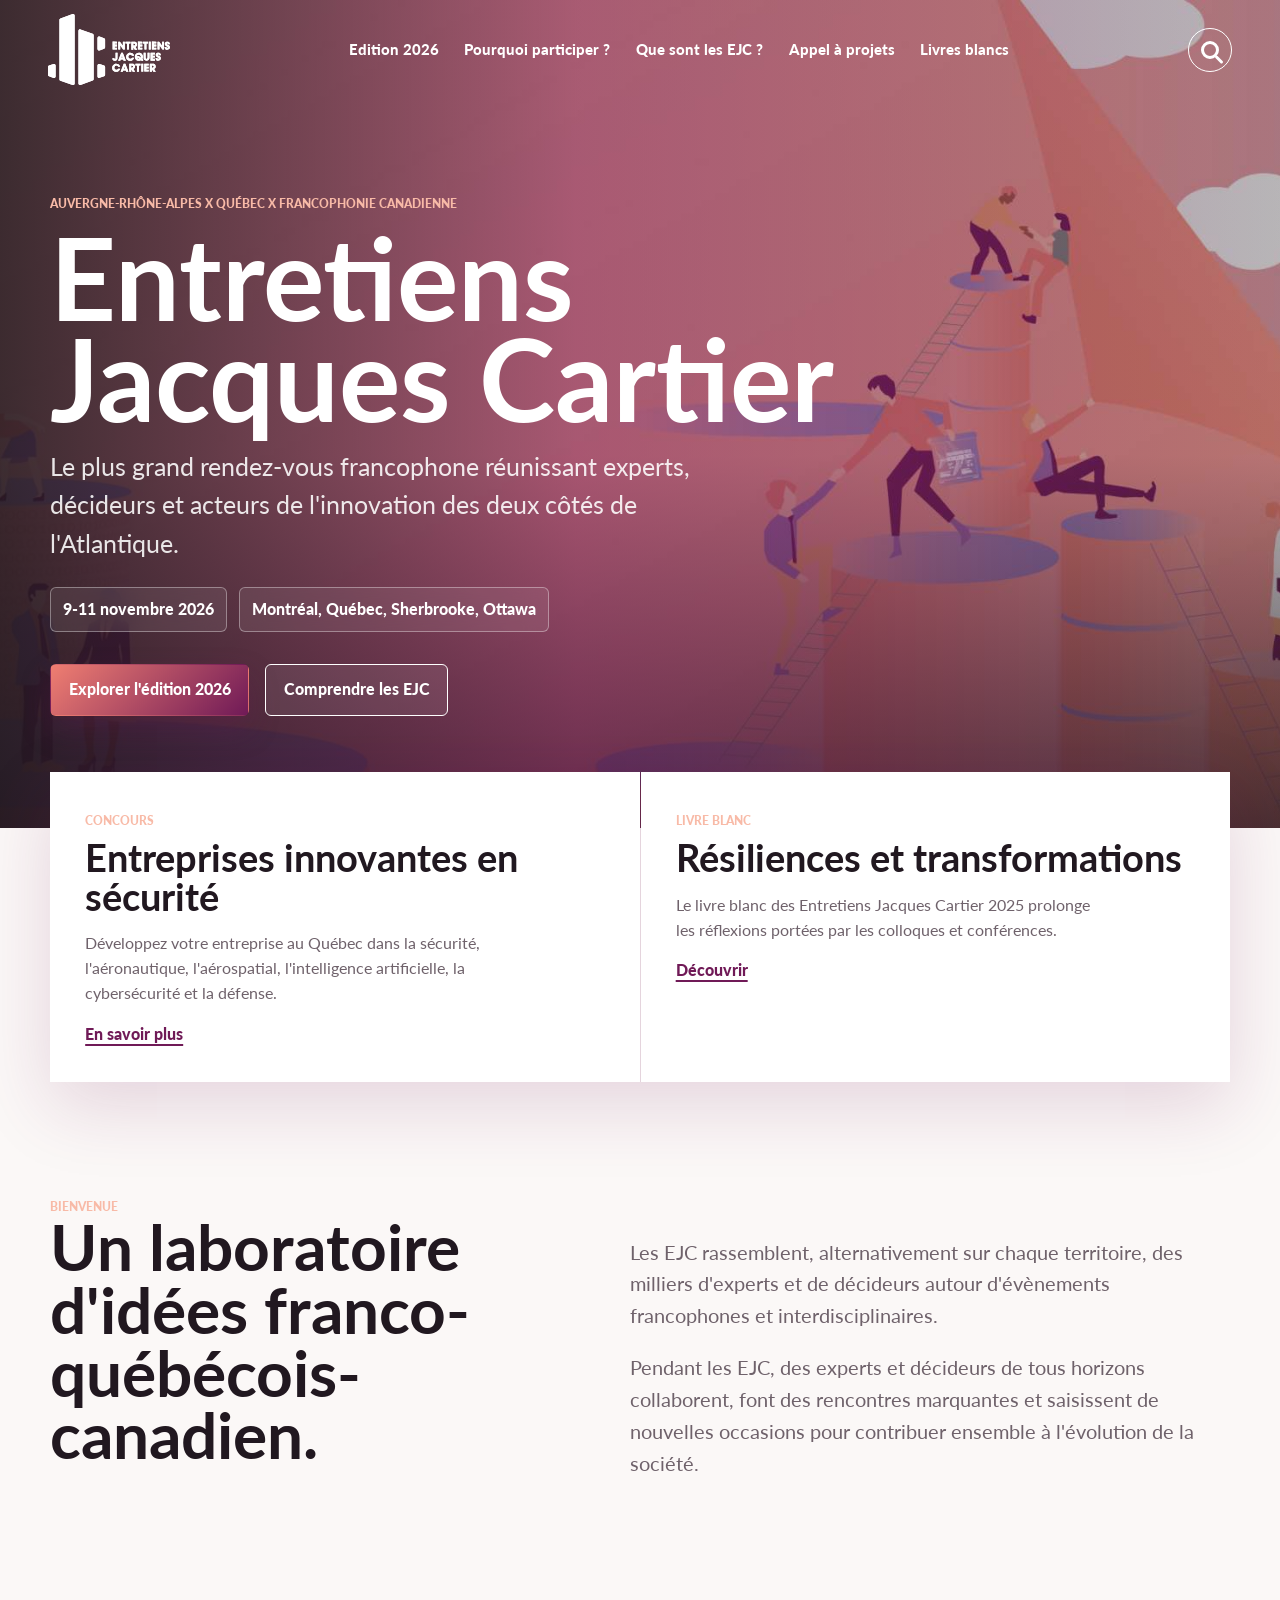
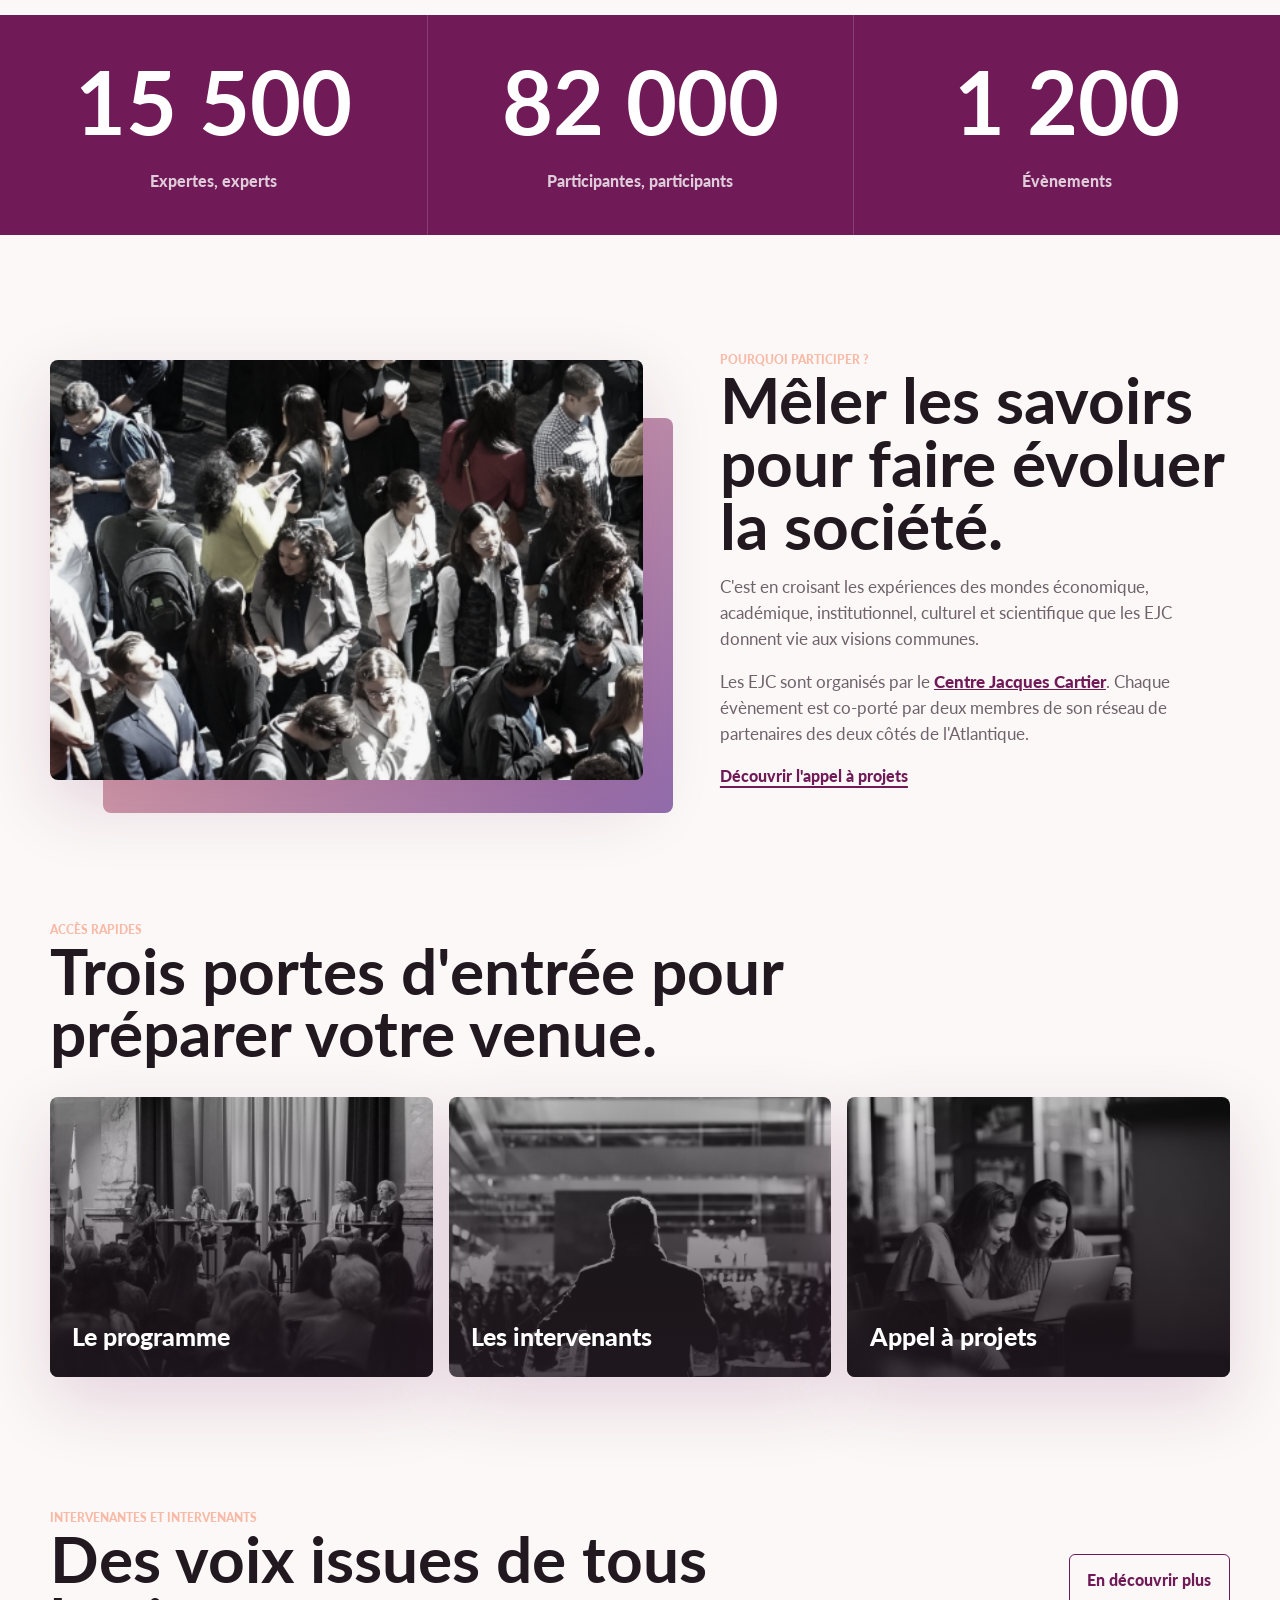
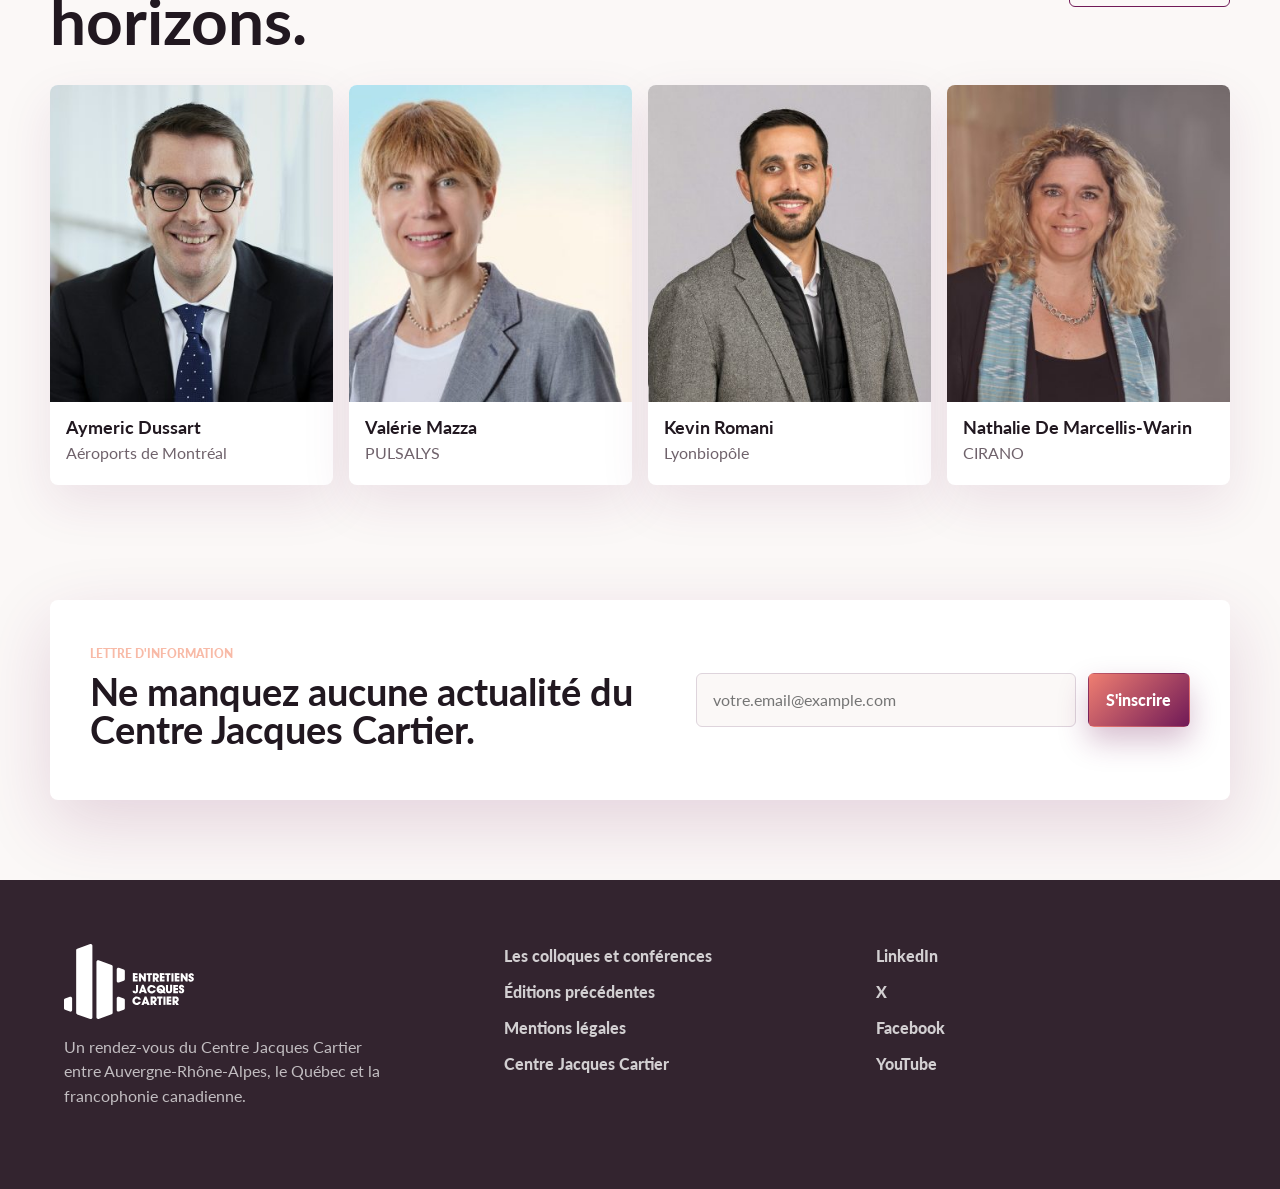
==== attemp1/index.html @ 07094a53 "init" ====
<!doctype html>
<html lang="fr">
  <head>
    <meta charset="utf-8">
    <meta name="viewport" content="width=device-width, initial-scale=1">
    <meta
      name="description"
      content="Les Entretiens Jacques Cartier, rendez-vous francophone entre Auvergne-Rhône-Alpes, le Québec et la francophonie canadienne."
    >
    <title>Entretiens Jacques Cartier | Édition 2026</title>
    <link rel="preconnect" href="https://fonts.googleapis.com">
    <link rel="preconnect" href="https://fonts.gstatic.com" crossorigin>
    <link href="https://fonts.googleapis.com/css2?family=Lato:ital,wght@0,400;0,700;0,900;1,700&display=swap" rel="stylesheet">
    <link rel="stylesheet" href="./styles.css">
  </head>
  <body id="top">
    <a class="skip-link" href="#main">Aller au contenu</a>

    <header class="site-header" data-header>
      <a class="brand" href="#top" aria-label="Accueil Entretiens Jacques Cartier">
        <img src="./assets/images/logo-ejc.svg" alt="Entretiens Jacques Cartier">
      </a>

      <nav class="main-nav" id="site-navigation" aria-label="Navigation principale" data-nav>
        <a href="./le-programme/" data-unimplemented>Edition 2026</a>
        <a href="#participer">Pourquoi participer ?</a>
        <a href="./que-sont-les-entretiens-jacques-cartier/" data-unimplemented>Que sont les EJC ?</a>
        <a href="./appel-a-projets-entretiens-jacques-cartier/" data-unimplemented>Appel à projets</a>
        <a href="./livres-blancs/" data-unimplemented>Livres blancs</a>
      </nav>

      <div class="header-actions">
        <button class="icon-button" type="button" aria-label="Rechercher" title="Rechercher" data-search-open>
          <span class="search-icon" aria-hidden="true"></span>
        </button>
        <button class="menu-button" type="button" aria-expanded="false" aria-controls="site-navigation" data-menu-toggle>
          <span></span>
          <span></span>
          <span></span>
          <span class="sr-only">Menu</span>
        </button>
      </div>
    </header>

    <main id="main">
      <section class="hero" aria-labelledby="hero-title">
        <img class="hero-image" src="./assets/images/hero-ejc-2026.jpg" alt="Vue graphique de l'édition 2026 des Entretiens Jacques Cartier">
        <div class="hero-overlay"></div>
        <div class="hero-content">
          <p class="eyebrow">Auvergne-Rhône-Alpes x Québec x francophonie canadienne</p>
          <h1 id="hero-title">Entretiens Jacques Cartier</h1>
          <p class="hero-copy">
            Le plus grand rendez-vous francophone réunissant experts, décideurs et acteurs de l'innovation des deux côtés de l'Atlantique.
          </p>
          <div class="hero-meta" aria-label="Informations de l'édition 2026">
            <span>9-11 novembre 2026</span>
            <span>Montréal, Québec, Sherbrooke, Ottawa</span>
          </div>
          <div class="hero-actions">
            <a class="button primary" href="./le-programme/" data-unimplemented>Explorer l'édition 2026</a>
            <a class="button secondary" href="#mission">Comprendre les EJC</a>
          </div>
        </div>
      </section>

      <section class="announcement" aria-label="Actualités principales">
        <article>
          <span class="tag">Concours</span>
          <h2>Entreprises innovantes en sécurité</h2>
          <p>Développez votre entreprise au Québec dans la sécurité, l'aéronautique, l'aérospatial, l'intelligence artificielle, la cybersécurité et la défense.</p>
          <a href="./concours-entreprises-innovantes-en-securite/" data-unimplemented>En savoir plus</a>
        </article>
        <article>
          <span class="tag">Livre blanc</span>
          <h2>Résiliences et transformations</h2>
          <p>Le livre blanc des Entretiens Jacques Cartier 2025 prolonge les réflexions portées par les colloques et conférences.</p>
          <a href="./livres-blancs/" data-unimplemented>Découvrir</a>
        </article>
      </section>

      <section class="intro section" id="mission">
        <div class="section-kicker">Bienvenue</div>
        <div class="intro-grid">
          <div>
            <h2>Un laboratoire d'idées franco-québécois-canadien.</h2>
          </div>
          <div class="intro-copy">
            <p>
              Les EJC rassemblent, alternativement sur chaque territoire, des milliers d'experts et de décideurs autour d'évènements francophones et interdisciplinaires.
            </p>
            <p>
              Pendant les EJC, des experts et décideurs de tous horizons collaborent, font des rencontres marquantes et saisissent de nouvelles occasions pour contribuer ensemble à l'évolution de la société.
            </p>
          </div>
        </div>
      </section>

      <section class="stats" aria-label="Les Entretiens Jacques Cartier en quelques chiffres">
        <div class="stat">
          <strong data-count="15500">0</strong>
          <span>Expertes, experts</span>
        </div>
        <div class="stat">
          <strong data-count="82000">0</strong>
          <span>Participantes, participants</span>
        </div>
        <div class="stat">
          <strong data-count="1200">0</strong>
          <span>Évènements</span>
        </div>
      </section>

      <section class="section split" id="participer">
        <div class="split-media">
          <img src="./assets/images/event-collaboration.png" alt="Participants échangeant lors d'un évènement des Entretiens Jacques Cartier">
        </div>
        <div class="split-copy">
          <div class="section-kicker">Pourquoi participer ?</div>
          <h2>Mêler les savoirs pour faire évoluer la société.</h2>
          <p>
            C'est en croisant les expériences des mondes économique, académique, institutionnel, culturel et scientifique que les EJC donnent vie aux visions communes.
          </p>
          <p>
            Les EJC sont organisés par le <a href="https://centrejacquescartier.com/">Centre Jacques Cartier</a>. Chaque évènement est co-porté par deux membres de son réseau de partenaires des deux côtés de l'Atlantique.
          </p>
          <a class="text-link" href="./deposer-un-projet/" data-unimplemented>Découvrir l'appel à projets</a>
        </div>
      </section>

      <section class="section pathways" aria-labelledby="pathways-title">
        <div class="section-heading">
          <div>
            <div class="section-kicker">Accès rapides</div>
            <h2 id="pathways-title">Trois portes d'entrée pour préparer votre venue.</h2>
          </div>
        </div>
        <div class="pathway-grid">
          <a class="pathway-card" href="./le-programme/" data-unimplemented>
            <img src="./assets/images/programme.png" alt="">
            <span>Le programme</span>
          </a>
          <a class="pathway-card" href="./les-intervenants/" data-unimplemented>
            <img src="./assets/images/intervenants.png" alt="">
            <span>Les intervenants</span>
          </a>
          <a class="pathway-card" href="./deposer-un-projet/" data-unimplemented>
            <img src="./assets/images/plateforme.png" alt="">
            <span>Appel à projets</span>
          </a>
        </div>
      </section>

      <section class="section speakers" aria-labelledby="speakers-title">
        <div class="section-heading">
          <div>
            <div class="section-kicker">Intervenantes et intervenants</div>
            <h2 id="speakers-title">Des voix issues de tous horizons.</h2>
          </div>
          <a class="button ghost" href="./les-intervenants/" data-unimplemented>En découvrir plus</a>
        </div>
        <div class="speaker-grid">
          <article class="speaker-card">
            <img src="./assets/images/speaker-aymeric-dussart.jpg" alt="Aymeric Dussart">
            <h3>Aymeric Dussart</h3>
            <p>Aéroports de Montréal</p>
          </article>
          <article class="speaker-card">
            <img src="./assets/images/speaker-valerie-mazza.jpg" alt="Valérie Mazza">
            <h3>Valérie Mazza</h3>
            <p>PULSALYS</p>
          </article>
          <article class="speaker-card">
            <img src="./assets/images/speaker-kevin-romani.jpg" alt="Kevin Romani">
            <h3>Kevin Romani</h3>
            <p>Lyonbiopôle</p>
          </article>
          <article class="speaker-card">
            <img src="./assets/images/speaker-nathalie.jpg" alt="Nathalie De Marcellis-Warin">
            <h3>Nathalie De Marcellis-Warin</h3>
            <p>CIRANO</p>
          </article>
        </div>
      </section>

      <section class="newsletter" aria-labelledby="newsletter-title">
        <div>
          <span class="tag">Lettre d'information</span>
          <h2 id="newsletter-title">Ne manquez aucune actualité du Centre Jacques Cartier.</h2>
        </div>
        <form class="newsletter-form" data-newsletter-form>
          <label class="sr-only" for="email">Email</label>
          <input id="email" name="email" type="email" placeholder="votre.email@example.com" required>
          <button class="button primary" type="submit">S'inscrire</button>
        </form>
      </section>
    </main>

    <footer class="site-footer">
      <div>
        <img src="./assets/images/logo-ejc-white.svg" alt="Entretiens Jacques Cartier">
        <p>Un rendez-vous du Centre Jacques Cartier entre Auvergne-Rhône-Alpes, le Québec et la francophonie canadienne.</p>
      </div>
      <nav aria-label="Navigation de pied de page">
        <a href="./le-programme/" data-unimplemented>Les colloques et conférences</a>
        <a href="./editions-precedentes/" data-unimplemented>Éditions précédentes</a>
        <a href="./mentions-legales/" data-unimplemented>Mentions légales</a>
        <a href="https://centrejacquescartier.com/">Centre Jacques Cartier</a>
      </nav>
      <div class="social-links" aria-label="Réseaux sociaux">
        <a href="https://www.linkedin.com/company/centre-jacques-cartier?trk=ppro_cprof">LinkedIn</a>
        <a href="https://twitter.com/centre_jcartier?lang=fr">X</a>
        <a href="https://www.facebook.com/CJCLyon/?fref=ts">Facebook</a>
        <a href="https://www.youtube.com/channel/UCpMqn8-kK1_osS7S7Gk5XQw">YouTube</a>
      </div>
    </footer>

    <dialog class="search-dialog" data-search-dialog>
      <form method="dialog" class="search-box" data-search-form>
        <button class="dialog-close" type="button" aria-label="Fermer la recherche" data-search-close>×</button>
        <label for="site-search">Rechercher</label>
        <div class="search-row">
          <input id="site-search" name="search" type="search" placeholder="Programme, intervenant, livre blanc...">
          <button class="button primary" type="submit">Rechercher</button>
        </div>
      </form>
    </dialog>

    <div class="toast" role="status" aria-live="polite" data-toast></div>
    <script src="./script.js"></script>
  </body>
</html>
---- attemp1/styles.css ----
:root {
  --rose-orange: #ef7e71;
  --rose: #f0878c;
  --rose-soft: #f8baa7;
  --violet: #926dad;
  --violet-deep: #701a57;
  --sage: #7f877f;
  --paper: #fbf8f7;
  --mist: #f3f0f0;
  --ink: #211820;
  --muted: #6f626b;
  --white: #ffffff;
  --shadow: 0 24px 70px rgba(112, 26, 87, 0.16);
  --max: 1180px;
}

* {
  box-sizing: border-box;
}

html {
  scroll-behavior: smooth;
}

body {
  margin: 0;
  background: var(--paper);
  color: var(--ink);
  font-family: "Lato", Arial, sans-serif;
  line-height: 1.55;
}

body.nav-open {
  overflow: hidden;
}

img {
  display: block;
  max-width: 100%;
}

a {
  color: inherit;
}

button,
input {
  font: inherit;
}

.skip-link,
.sr-only {
  position: absolute;
  width: 1px;
  height: 1px;
  overflow: hidden;
  clip: rect(0, 0, 0, 0);
  white-space: nowrap;
}

.skip-link:focus {
  left: 1rem;
  top: 1rem;
  z-index: 1000;
  width: auto;
  height: auto;
  clip: auto;
  padding: 0.75rem 1rem;
  background: var(--white);
  border-radius: 6px;
}

.site-header {
  position: fixed;
  inset: 0 0 auto;
  z-index: 20;
  display: flex;
  align-items: center;
  gap: 1.25rem;
  min-height: 82px;
  padding: 0.9rem clamp(1rem, 4vw, 3rem);
  color: var(--white);
  transition: background 180ms ease, box-shadow 180ms ease, color 180ms ease;
}

.site-header.is-scrolled,
.site-header.nav-active {
  background: rgba(255, 255, 255, 0.94);
  color: var(--ink);
  box-shadow: 0 12px 30px rgba(112, 26, 87, 0.1);
  backdrop-filter: blur(18px);
}

.brand {
  display: inline-flex;
  align-items: center;
  flex: 0 0 auto;
  width: 122px;
}

.brand img {
  width: 122px;
  height: auto;
  filter: brightness(0) invert(1);
}

.site-header.is-scrolled .brand img,
.site-header.nav-active .brand img {
  filter: none;
}

.main-nav {
  display: flex;
  align-items: center;
  justify-content: center;
  gap: clamp(1rem, 2vw, 1.8rem);
  flex: 1;
}

.main-nav a {
  position: relative;
  text-decoration: none;
  font-size: 0.95rem;
  font-weight: 900;
}

.main-nav a::after {
  content: "";
  position: absolute;
  left: 0;
  right: 0;
  bottom: -0.45rem;
  height: 2px;
  background: currentColor;
  transform: scaleX(0);
  transform-origin: left;
  transition: transform 180ms ease;
}

.main-nav a:hover::after,
.main-nav a:focus-visible::after {
  transform: scaleX(1);
}

.header-actions {
  display: flex;
  align-items: center;
  gap: 0.6rem;
}

.icon-button,
.menu-button {
  display: grid;
  place-items: center;
  width: 44px;
  height: 44px;
  border: 1px solid currentColor;
  border-radius: 999px;
  background: transparent;
  color: inherit;
  cursor: pointer;
}

.search-icon {
  position: relative;
  width: 18px;
  height: 18px;
  border: 3px solid currentColor;
  border-radius: 999px;
}

.search-icon::after {
  content: "";
  position: absolute;
  width: 10px;
  height: 3px;
  right: -8px;
  bottom: -5px;
  background: currentColor;
  transform: rotate(45deg);
  border-radius: 999px;
}

.menu-button {
  display: none;
  gap: 4px;
}

.menu-button span:not(.sr-only) {
  width: 18px;
  height: 2px;
  background: currentColor;
  border-radius: 999px;
}

.hero {
  position: relative;
  min-height: 92vh;
  display: grid;
  align-items: end;
  overflow: hidden;
  color: var(--white);
}

.hero-image,
.hero-overlay {
  position: absolute;
  inset: 0;
  width: 100%;
  height: 100%;
}

.hero-image {
  object-fit: cover;
}

.hero-overlay {
  background:
    linear-gradient(90deg, rgba(33, 24, 32, 0.86), rgba(112, 26, 87, 0.5) 45%, rgba(33, 24, 32, 0.22)),
    linear-gradient(0deg, rgba(33, 24, 32, 0.75), rgba(33, 24, 32, 0.08) 45%);
}

.hero-content {
  position: relative;
  z-index: 1;
  width: min(var(--max), calc(100% - 2rem));
  margin: 0 auto;
  padding: 9rem 0 7rem;
}

.eyebrow,
.section-kicker,
.tag {
  color: var(--rose-soft);
  font-size: 0.78rem;
  font-weight: 900;
  letter-spacing: 0;
  text-transform: uppercase;
}

.hero h1 {
  max-width: 850px;
  margin: 0.4rem 0 1.2rem;
  font-size: clamp(3.25rem, 9vw, 8.6rem);
  line-height: 0.88;
  letter-spacing: 0;
}

.hero-copy {
  max-width: 650px;
  margin: 0 0 1.5rem;
  font-size: clamp(1.15rem, 2vw, 1.55rem);
  color: rgba(255, 255, 255, 0.88);
}

.hero-meta {
  display: flex;
  flex-wrap: wrap;
  gap: 0.75rem;
  margin-bottom: 2rem;
}

.hero-meta span {
  padding: 0.55rem 0.75rem;
  border: 1px solid rgba(255, 255, 255, 0.36);
  border-radius: 6px;
  background: rgba(255, 255, 255, 0.08);
  backdrop-filter: blur(12px);
  font-weight: 900;
}

.hero-actions,
.section-heading,
.newsletter {
  display: flex;
  align-items: center;
  gap: 1rem;
  flex-wrap: wrap;
}

.button {
  display: inline-flex;
  align-items: center;
  justify-content: center;
  min-height: 48px;
  padding: 0.8rem 1.1rem;
  border: 1px solid transparent;
  border-radius: 6px;
  text-decoration: none;
  font-weight: 900;
  cursor: pointer;
}

.button.primary {
  background: linear-gradient(135deg, var(--rose-orange), var(--violet-deep));
  color: var(--white);
  box-shadow: 0 14px 30px rgba(112, 26, 87, 0.28);
}

.button.secondary,
.button.ghost {
  border-color: currentColor;
  color: currentColor;
  background: rgba(255, 255, 255, 0.08);
}

.button.ghost {
  color: var(--violet-deep);
  background: transparent;
}

.announcement {
  position: relative;
  z-index: 2;
  display: grid;
  grid-template-columns: repeat(2, minmax(0, 1fr));
  gap: 1px;
  width: min(var(--max), calc(100% - 2rem));
  margin: -3.5rem auto 0;
  background: rgba(112, 26, 87, 0.16);
  box-shadow: var(--shadow);
}

.announcement article {
  min-height: 230px;
  padding: clamp(1.25rem, 3vw, 2.2rem);
  background: var(--white);
}

.announcement h2,
.newsletter h2 {
  margin: 0.4rem 0 0.7rem;
  font-size: clamp(1.6rem, 3vw, 2.6rem);
  line-height: 1;
}

.announcement p {
  color: var(--muted);
  max-width: 48ch;
}

.announcement a,
.text-link {
  color: var(--violet-deep);
  font-weight: 900;
  text-decoration-thickness: 2px;
  text-underline-offset: 0.24em;
}

.section {
  width: min(var(--max), calc(100% - 2rem));
  margin: 0 auto;
  padding: clamp(4.5rem, 9vw, 7.5rem) 0;
}

.intro-grid {
  display: grid;
  grid-template-columns: 0.9fr 1.1fr;
  gap: clamp(2rem, 7vw, 6rem);
  align-items: start;
}

.intro h2,
.split h2,
.section-heading h2 {
  margin: 0;
  font-size: clamp(2.2rem, 5vw, 5rem);
  line-height: 0.98;
  letter-spacing: 0;
}

.intro-copy {
  font-size: clamp(1.05rem, 1.6vw, 1.3rem);
  color: var(--muted);
}

.stats {
  display: grid;
  grid-template-columns: repeat(3, 1fr);
  background: var(--violet-deep);
  color: var(--white);
}

.stat {
  display: grid;
  gap: 0.3rem;
  min-height: 220px;
  place-items: center;
  padding: 2rem;
  text-align: center;
}

.stat + .stat {
  border-left: 1px solid rgba(255, 255, 255, 0.16);
}

.stat strong {
  font-size: clamp(2.8rem, 7vw, 5.5rem);
  line-height: 1;
}

.stat span {
  color: rgba(255, 255, 255, 0.78);
  font-weight: 900;
}

.split {
  display: grid;
  grid-template-columns: minmax(0, 1fr) minmax(320px, 0.86fr);
  gap: clamp(2rem, 6vw, 5rem);
  align-items: center;
}

.split-media {
  position: relative;
}

.split-media::before {
  content: "";
  position: absolute;
  inset: 14% -5% -8% 9%;
  background: linear-gradient(135deg, var(--rose-soft), var(--violet));
  border-radius: 8px;
  z-index: -1;
}

.split-media img {
  width: 100%;
  min-height: 420px;
  object-fit: cover;
  border-radius: 8px;
  box-shadow: var(--shadow);
}

.split-copy p {
  color: var(--muted);
  font-size: 1.05rem;
}

.split-copy a:not(.text-link) {
  color: var(--violet-deep);
  font-weight: 900;
}

.section-heading {
  justify-content: space-between;
  margin-bottom: 2rem;
}

.section-heading h2 {
  max-width: 760px;
}

.pathways {
  padding-top: 1rem;
}

.pathway-grid {
  display: grid;
  grid-template-columns: repeat(3, 1fr);
  gap: 1rem;
}

.pathway-card {
  position: relative;
  min-height: 280px;
  overflow: hidden;
  border-radius: 8px;
  color: var(--white);
  text-decoration: none;
  box-shadow: var(--shadow);
}

.pathway-card img {
  width: 100%;
  height: 100%;
  min-height: 280px;
  object-fit: cover;
  transition: transform 240ms ease;
}

.pathway-card::after {
  content: "";
  position: absolute;
  inset: 0;
  background: linear-gradient(0deg, rgba(33, 24, 32, 0.82), rgba(33, 24, 32, 0.08));
}

.pathway-card span {
  position: absolute;
  left: 1.4rem;
  right: 1.4rem;
  bottom: 1.3rem;
  z-index: 1;
  font-size: 1.55rem;
  font-weight: 900;
}

.pathway-card:hover img,
.pathway-card:focus-visible img {
  transform: scale(1.05);
}

.speakers {
  padding-top: 1rem;
}

.speaker-grid {
  display: grid;
  grid-template-columns: repeat(4, 1fr);
  gap: 1rem;
}

.speaker-card {
  min-width: 0;
  border-radius: 8px;
  overflow: hidden;
  background: var(--white);
  box-shadow: 0 18px 50px rgba(112, 26, 87, 0.1);
}

.speaker-card img {
  width: 100%;
  aspect-ratio: 1 / 1.12;
  object-fit: cover;
}

.speaker-card h3 {
  margin: 1rem 1rem 0.25rem;
  font-size: 1.1rem;
  line-height: 1.1;
}

.speaker-card p {
  margin: 0 1rem 1.2rem;
  color: var(--muted);
}

.newsletter {
  justify-content: space-between;
  width: min(var(--max), calc(100% - 2rem));
  margin: 0 auto 5rem;
  padding: clamp(1.4rem, 4vw, 2.5rem);
  background: var(--white);
  border-radius: 8px;
  box-shadow: var(--shadow);
}

.newsletter > div {
  max-width: 580px;
}

.newsletter-form {
  display: flex;
  gap: 0.75rem;
  flex: 1 1 380px;
  justify-content: flex-end;
}

.newsletter-form input,
.search-row input {
  width: min(100%, 380px);
  min-height: 48px;
  border: 1px solid #ded4dc;
  border-radius: 6px;
  padding: 0.85rem 1rem;
  color: var(--ink);
  background: var(--paper);
}

.site-footer {
  display: grid;
  grid-template-columns: 1.2fr 1fr 1fr;
  gap: 2rem;
  padding: clamp(2rem, 5vw, 4rem);
  background: #33242f;
  color: var(--white);
}

.site-footer img {
  width: 130px;
  margin-bottom: 1rem;
}

.site-footer p {
  max-width: 36ch;
  color: rgba(255, 255, 255, 0.7);
}

.site-footer nav,
.social-links {
  display: grid;
  align-content: start;
  gap: 0.7rem;
}

.site-footer a {
  color: rgba(255, 255, 255, 0.78);
  text-decoration: none;
  font-weight: 900;
}

.site-footer a:hover,
.site-footer a:focus-visible {
  color: var(--rose-soft);
}

.search-dialog {
  width: min(720px, calc(100% - 2rem));
  border: 0;
  border-radius: 8px;
  padding: 0;
  box-shadow: var(--shadow);
}

.search-dialog::backdrop {
  background: rgba(33, 24, 32, 0.58);
}

.search-box {
  position: relative;
  padding: clamp(1.4rem, 5vw, 2.4rem);
  background: var(--white);
}

.dialog-close {
  position: absolute;
  top: 0.8rem;
  right: 0.8rem;
  width: 38px;
  height: 38px;
  border: 0;
  border-radius: 999px;
  background: var(--mist);
  cursor: pointer;
  font-size: 1.5rem;
}

.search-box label {
  display: block;
  margin-bottom: 1rem;
  font-size: clamp(1.8rem, 4vw, 3rem);
  font-weight: 900;
}

.search-row {
  display: flex;
  gap: 0.75rem;
}

.toast {
  position: fixed;
  right: 1rem;
  bottom: 1rem;
  z-index: 50;
  max-width: min(420px, calc(100% - 2rem));
  padding: 1rem 1.1rem;
  border-radius: 8px;
  background: var(--ink);
  color: var(--white);
  box-shadow: var(--shadow);
  transform: translateY(calc(100% + 2rem));
  opacity: 0;
  transition: transform 180ms ease, opacity 180ms ease;
}

.toast.is-visible {
  transform: translateY(0);
  opacity: 1;
}

@media (max-width: 980px) {
  .site-header {
    min-height: 72px;
  }

  .menu-button {
    display: grid;
  }

  .main-nav {
    position: fixed;
    inset: 72px 0 auto;
    display: grid;
    justify-content: stretch;
    gap: 0;
    padding: 0.6rem 1rem 1rem;
    background: rgba(255, 255, 255, 0.96);
    color: var(--ink);
    box-shadow: 0 18px 35px rgba(112, 26, 87, 0.12);
    transform: translateY(-130%);
    transition: transform 180ms ease;
  }

  .main-nav.is-open {
    transform: translateY(0);
  }

  .main-nav a {
    padding: 1rem 0;
    border-bottom: 1px solid var(--mist);
  }

  .announcement,
  .intro-grid,
  .split,
  .pathway-grid {
    grid-template-columns: 1fr;
  }

  .speaker-grid {
    grid-template-columns: repeat(2, 1fr);
  }

  .site-footer {
    grid-template-columns: 1fr;
  }
}

@media (max-width: 640px) {
  .hero {
    min-height: 88vh;
  }

  .hero-content {
    padding: 7rem 0 5.5rem;
  }

  .announcement {
    margin-top: -2rem;
  }

  .stats {
    grid-template-columns: 1fr;
  }

  .stat {
    min-height: 160px;
  }

  .stat + .stat {
    border-left: 0;
    border-top: 1px solid rgba(255, 255, 255, 0.16);
  }

  .split-media img {
    min-height: 320px;
  }

  .speaker-grid,
  .newsletter-form,
  .search-row {
    grid-template-columns: 1fr;
    display: grid;
  }

  .newsletter-form input,
  .search-row input {
    width: 100%;
  }
}
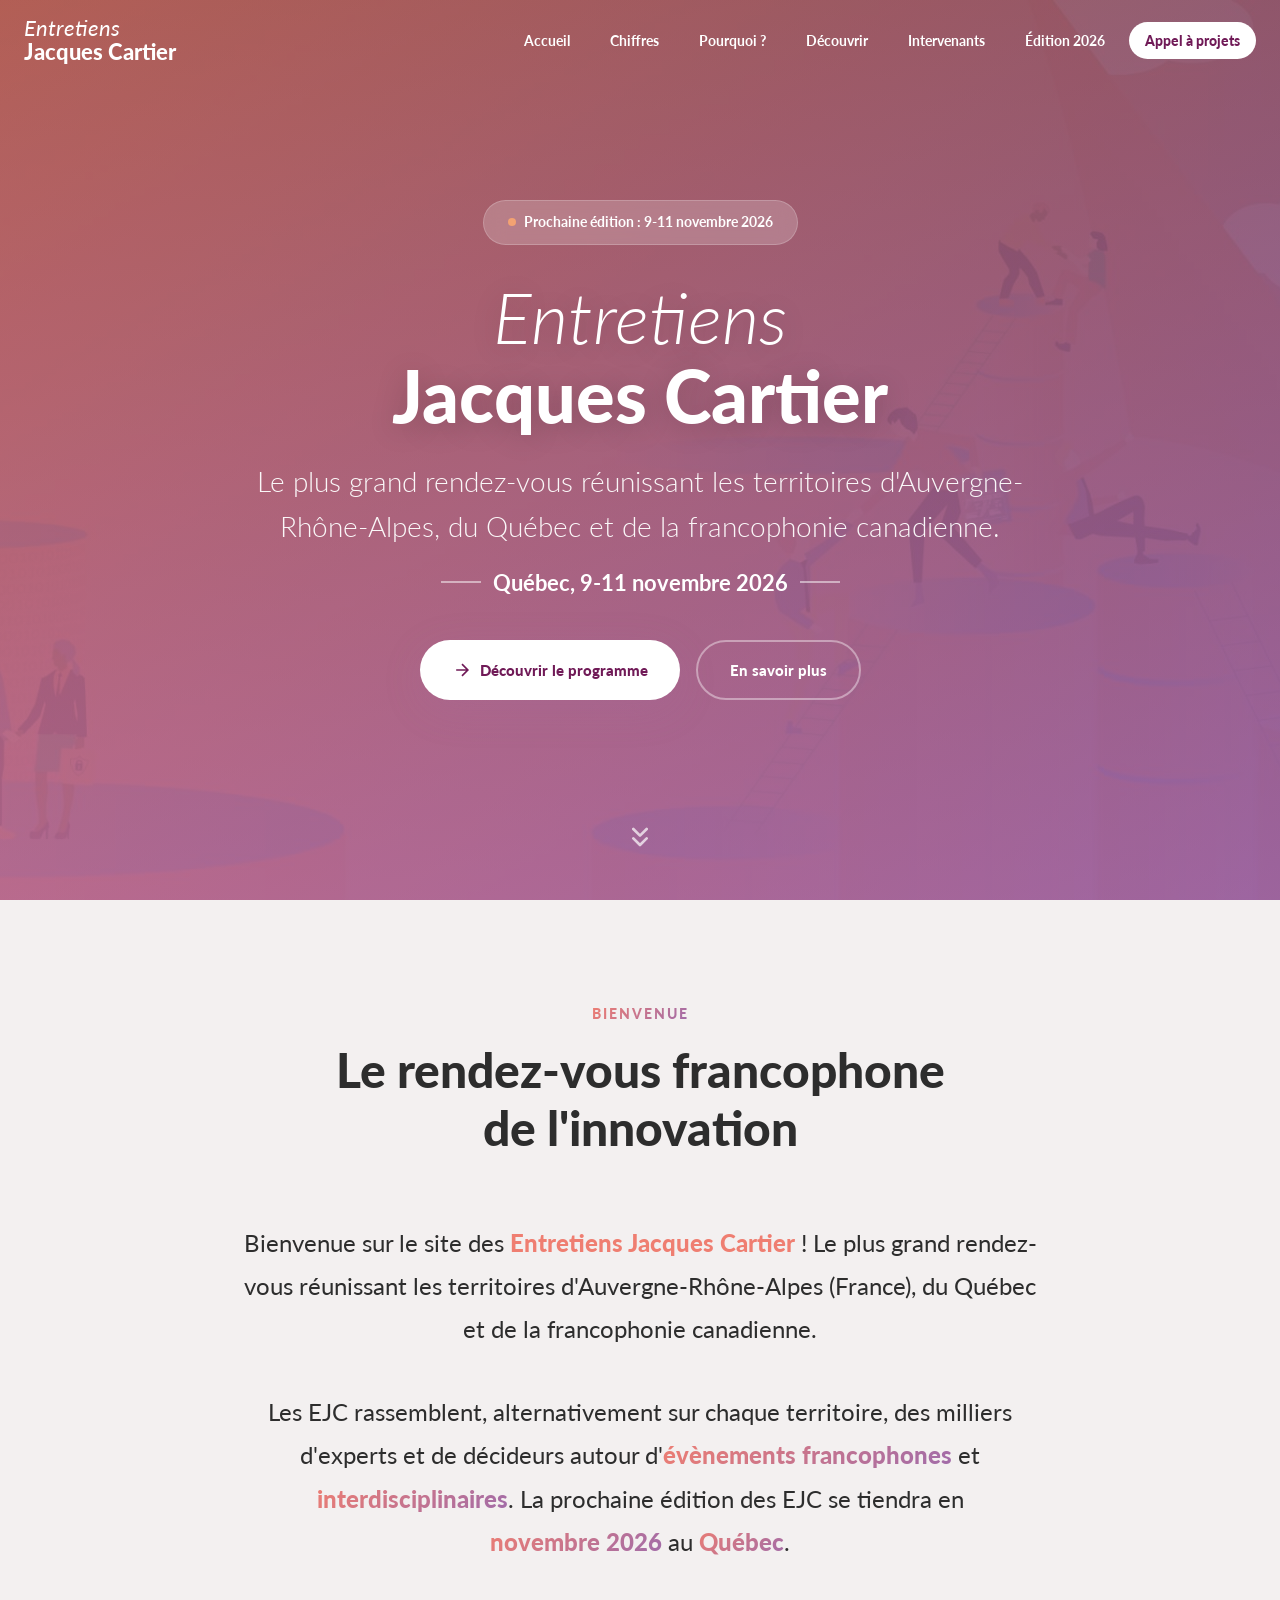
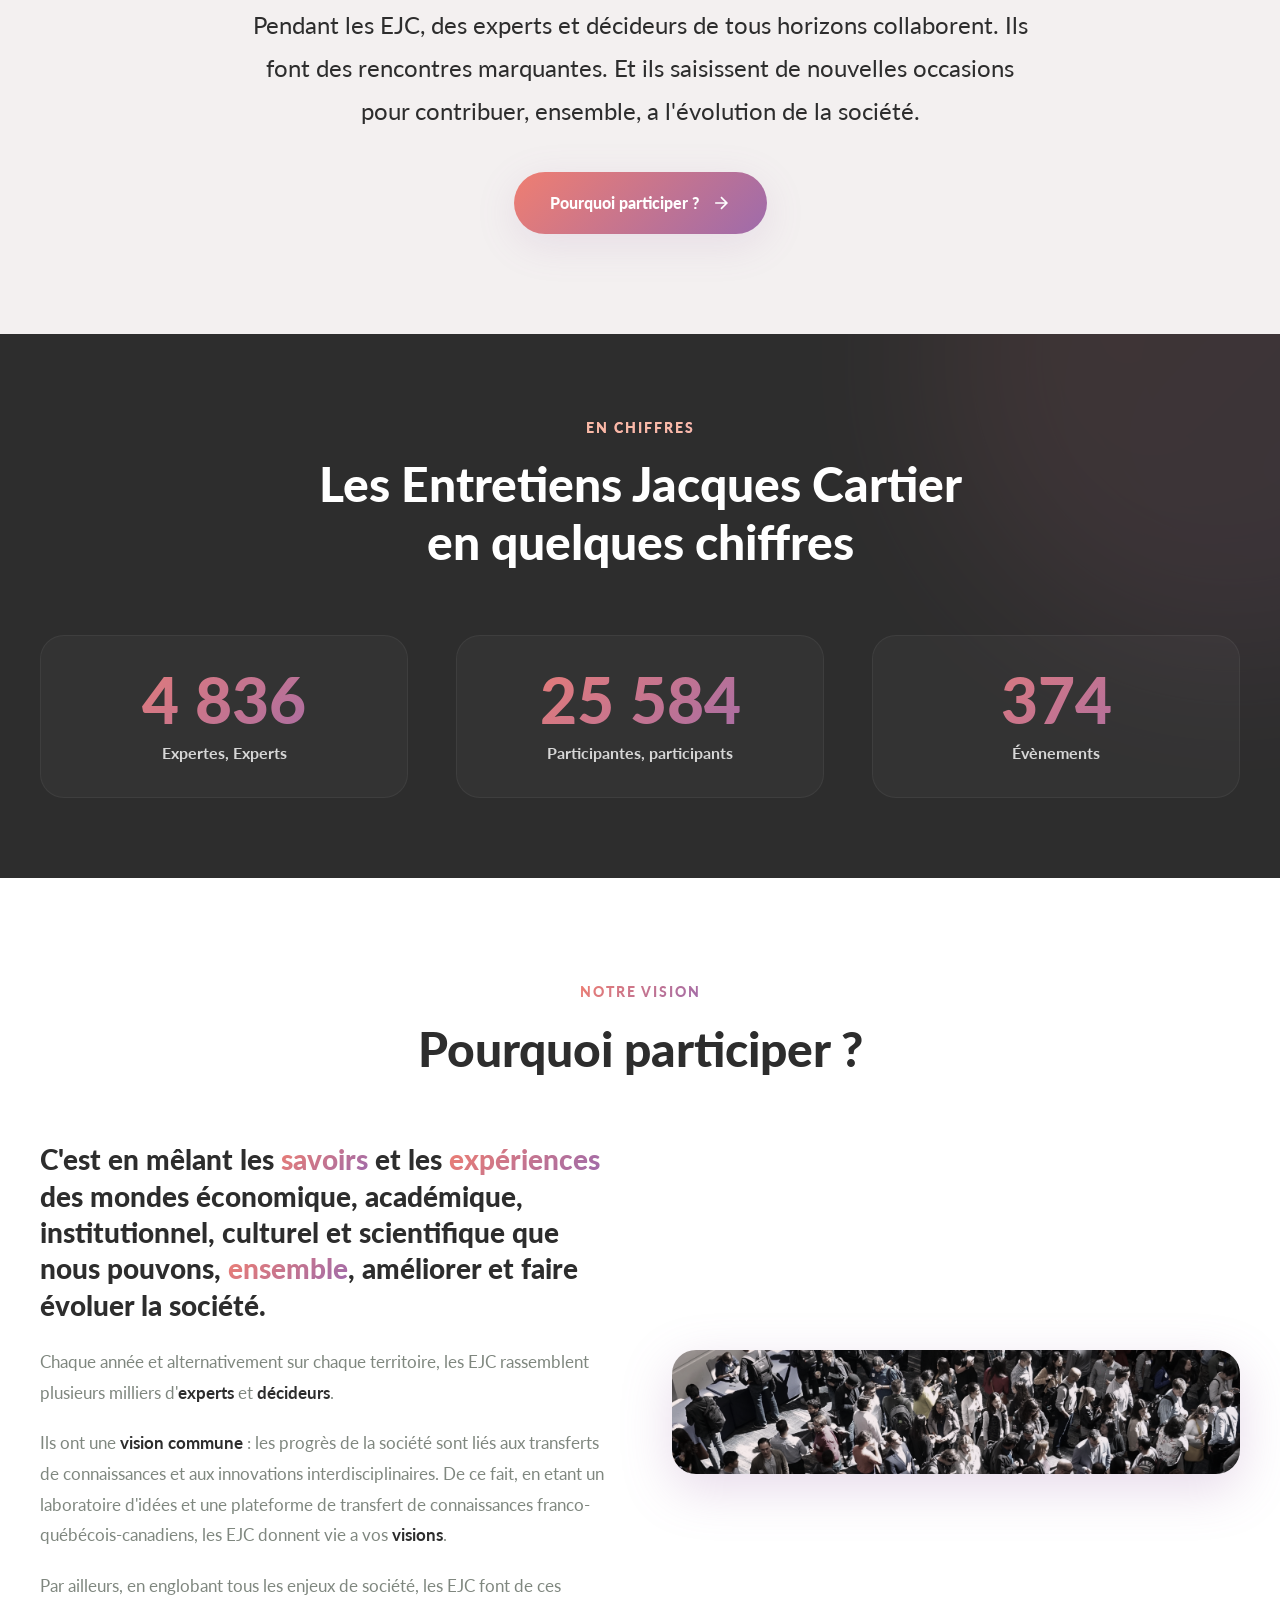
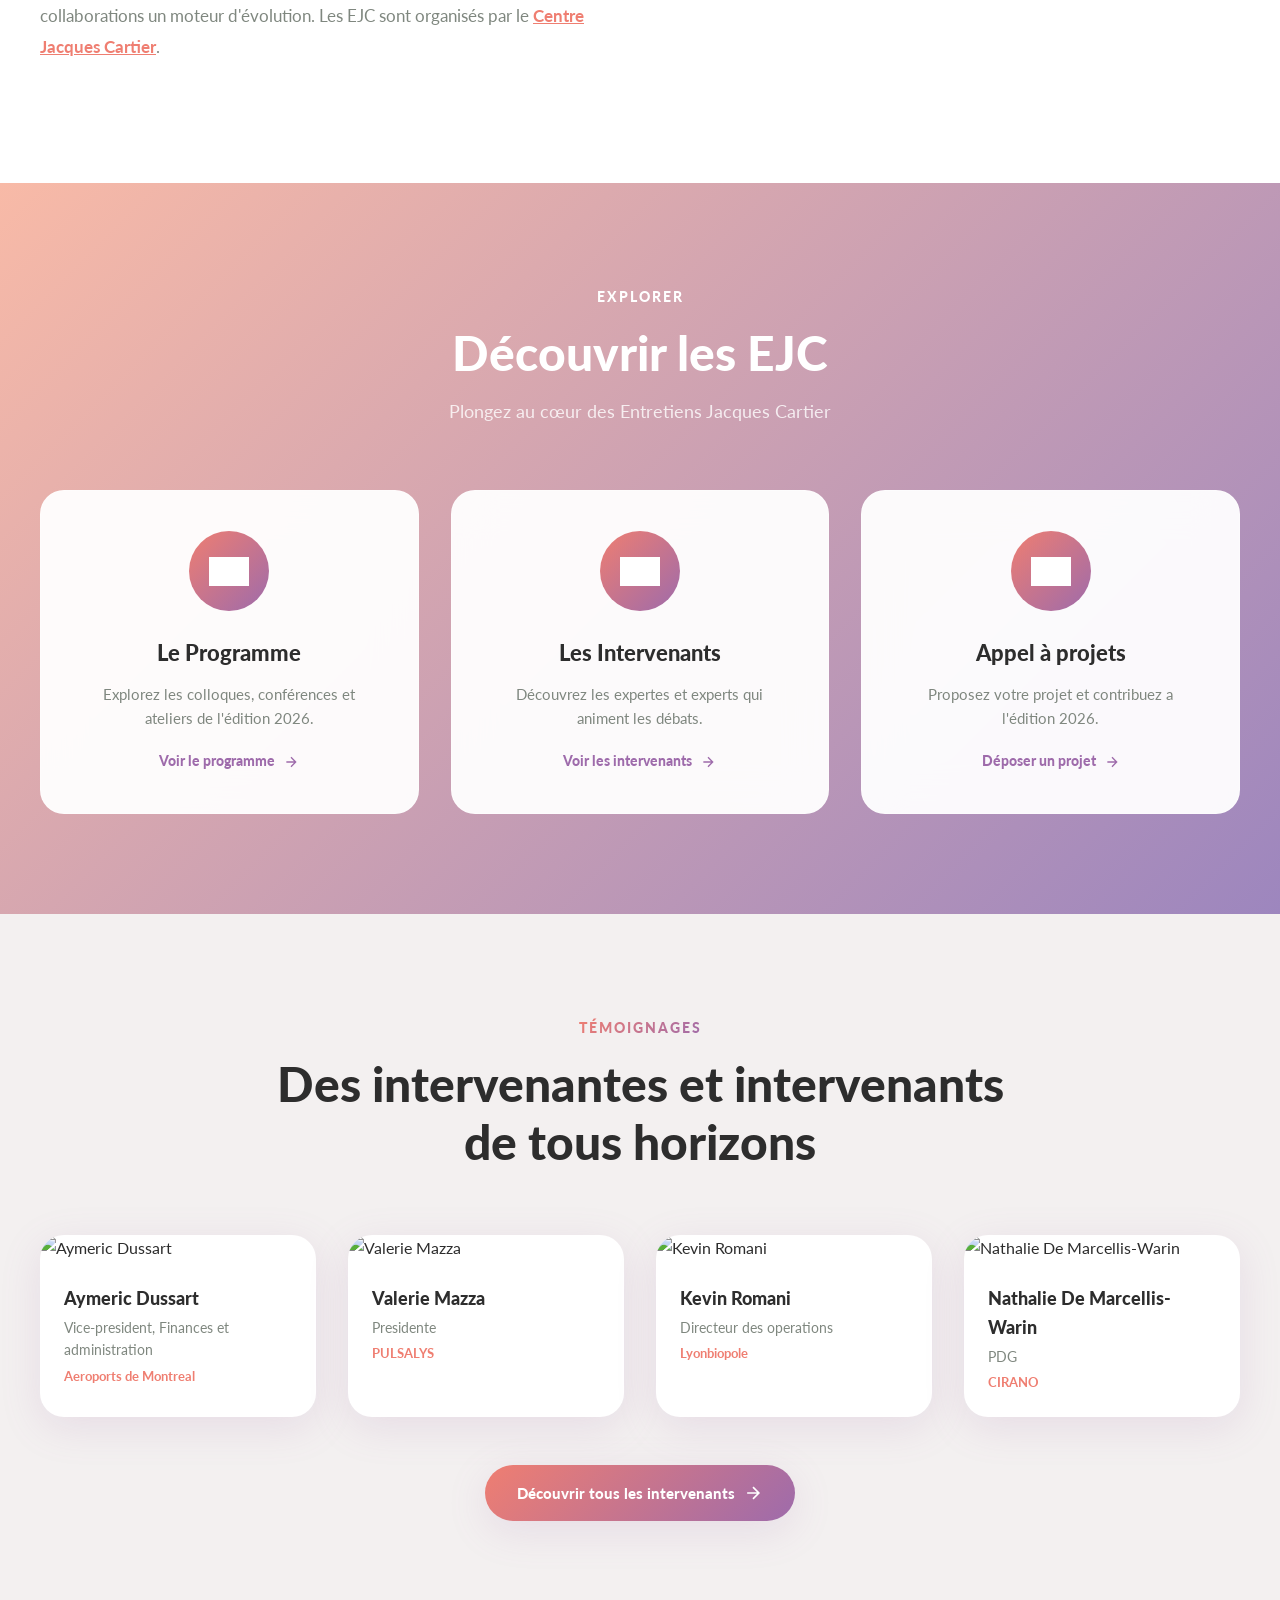
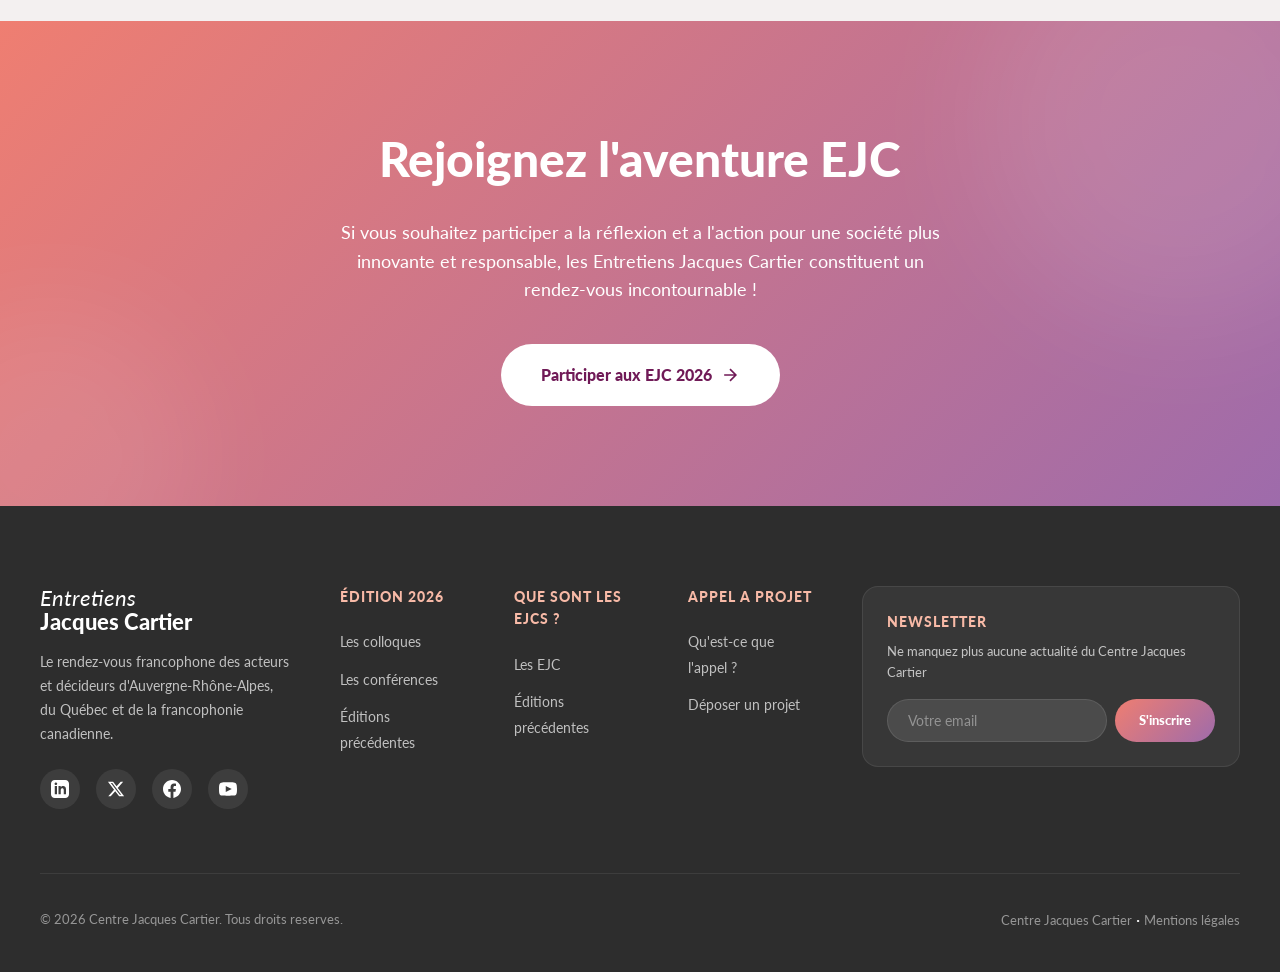
==== commit 1970ff56: "chore: remove Attempts 3 & 5, reorganize assets, add skills and new attempts" ====
--- a/attemp1/index.html
+++ b/attemp1/index.html
@@ -1,231 +1,1139 @@
-<!doctype html>
-<html lang="fr">
-  <head>
-    <meta charset="utf-8">
-    <meta name="viewport" content="width=device-width, initial-scale=1">
-    <meta
-      name="description"
-      content="Les Entretiens Jacques Cartier, rendez-vous francophone entre Auvergne-Rhône-Alpes, le Québec et la francophonie canadienne."
-    >
-    <title>Entretiens Jacques Cartier | Édition 2026</title>
-    <link rel="preconnect" href="https://fonts.googleapis.com">
-    <link rel="preconnect" href="https://fonts.gstatic.com" crossorigin>
-    <link href="https://fonts.googleapis.com/css2?family=Lato:ital,wght@0,400;0,700;0,900;1,700&display=swap" rel="stylesheet">
-    <link rel="stylesheet" href="./styles.css">
-  </head>
-  <body id="top">
-    <a class="skip-link" href="#main">Aller au contenu</a>
-
-    <header class="site-header" data-header>
-      <a class="brand" href="#top" aria-label="Accueil Entretiens Jacques Cartier">
-        <img src="./assets/images/logo-ejc.svg" alt="Entretiens Jacques Cartier">
+<!DOCTYPE html>
+<html lang="fr-FR">
+<head>
+  <meta charset="UTF-8">
+  <meta name="viewport" content="width=device-width, initial-scale=1.0">
+  <title>Entretiens Jacques Cartier | Évènements Auvergne-Rhône-Alpes x Québec</title>
+  <meta name="description" content="Les Entretiens Jacques Cartier sont le rendez-vous francophone des acteurs et décideurs d'Auvergne-Rhône-Alpes, du Québec et de la francophonie canadienne.">
+  <link rel="preconnect" href="https://fonts.googleapis.com">
+  <link rel="preconnect" href="https://fonts.gstatic.com" crossorigin>
+  <link href="https://fonts.googleapis.com/css2?family=Lato:ital,wght@0,300;0,400;0,700;0,900;1,300;1,400;1,700;1,900&display=swap" rel="stylesheet">
+  <link rel="icon" type="image/png" href="images/favicon.png">
+  <style>
+    :root {
+      --rose-orange: #ef7e71;
+      --rose-pale: #f8baa7;
+      --violet: #9e6bab;
+      --violet-fonce: #701a57;
+      --rose-clair: #f3af9b;
+      --jaune: #f3a272;
+      --gris-vert: #7f877f;
+      --gris-clair: #f3f0f0;
+      --blanc: #ffffff;
+      --noir: #2d2d2d;
+      --gradient-primary: linear-gradient(135deg, #ef7e71 0%, #9e6bab 100%);
+      --gradient-secondary: linear-gradient(135deg, #f8baa7 0%, #9d86be 100%);
+      --shadow-soft: 0 10px 40px rgba(158, 107, 171, 0.15);
+      --shadow-medium: 0 15px 50px rgba(158, 107, 171, 0.25);
+      --radius: 16px;
+      --radius-lg: 24px;
+      --transition: all 0.3s cubic-bezier(0.4, 0, 0.2, 1);
+    }
+
+    * { margin: 0; padding: 0; box-sizing: border-box; }
+    html { scroll-behavior: smooth; }
+    body {
+      font-family: 'Lato', sans-serif;
+      color: var(--noir);
+      background: var(--blanc);
+      line-height: 1.6;
+      overflow-x: hidden;
+    }
+
+    ::-webkit-scrollbar { width: 8px; }
+    ::-webkit-scrollbar-track { background: var(--gris-clair); }
+    ::-webkit-scrollbar-thumb { background: var(--gradient-primary); border-radius: 4px; }
+
+    .toast {
+      position: fixed;
+      bottom: 30px;
+      left: 50%;
+      transform: translateX(-50%) translateY(100px);
+      background: var(--noir);
+      color: var(--blanc);
+      padding: 16px 32px;
+      border-radius: 50px;
+      font-weight: 700;
+      font-size: 14px;
+      z-index: 9999;
+      opacity: 0;
+      transition: all 0.4s cubic-bezier(0.4, 0, 0.2, 1);
+      box-shadow: var(--shadow-medium);
+      white-space: nowrap;
+    }
+    .toast.show {
+      opacity: 1;
+      transform: translateX(-50%) translateY(0);
+    }
+
+    .navbar {
+      position: fixed;
+      top: 0;
+      left: 0;
+      right: 0;
+      z-index: 1000;
+      padding: 16px 0;
+      transition: var(--transition);
+      background: transparent;
+    }
+    .navbar.scrolled {
+      background: rgba(255, 255, 255, 0.95);
+      backdrop-filter: blur(20px);
+      box-shadow: 0 2px 20px rgba(0,0,0,0.08);
+      padding: 12px 0;
+    }
+    .navbar-container {
+      max-width: 1280px;
+      margin: 0 auto;
+      padding: 0 24px;
+      display: flex;
+      align-items: center;
+      justify-content: space-between;
+    }
+    .logo {
+      display: flex;
+      align-items: center;
+      gap: 12px;
+      text-decoration: none;
+      color: var(--blanc);
+      transition: var(--transition);
+    }
+    .navbar.scrolled .logo { color: var(--noir); }
+    .logo-text { font-size: 22px; line-height: 1.1; }
+    .logo-text em { font-style: italic; font-weight: 400; display: block; }
+    .logo-text strong { font-weight: 900; display: block; }
+    .nav-links {
+      display: flex;
+      align-items: center;
+      gap: 8px;
+      list-style: none;
+    }
+    .nav-links a {
+      text-decoration: none;
+      color: var(--blanc);
+      font-weight: 700;
+      font-size: 14px;
+      padding: 10px 16px;
+      border-radius: 50px;
+      transition: var(--transition);
+    }
+    .navbar.scrolled .nav-links a { color: var(--noir); }
+    .nav-links a:hover { background: rgba(255,255,255,0.15); }
+    .navbar.scrolled .nav-links a:hover { background: var(--gris-clair); color: var(--violet-fonce); }
+    .nav-cta {
+      background: var(--blanc) !important;
+      color: var(--violet-fonce) !important;
+      font-weight: 900 !important;
+    }
+    .navbar.scrolled .nav-cta {
+      background: var(--gradient-primary) !important;
+      color: var(--blanc) !important;
+    }
+    .mobile-menu-btn {
+      display: none;
+      background: none;
+      border: none;
+      cursor: pointer;
+      padding: 8px;
+    }
+    .mobile-menu-btn span {
+      display: block;
+      width: 24px;
+      height: 2px;
+      background: var(--blanc);
+      margin: 5px 0;
+      transition: var(--transition);
+      border-radius: 2px;
+    }
+    .navbar.scrolled .mobile-menu-btn span { background: var(--noir); }
+
+    .hero {
+      position: relative;
+      min-height: 100vh;
+      display: flex;
+      align-items: center;
+      justify-content: center;
+      overflow: hidden;
+      background: var(--gradient-primary);
+    }
+    .hero::before {
+      content: '';
+      position: absolute;
+      inset: 0;
+      background: url('images/banner.jpg') center/cover no-repeat;
+      opacity: 0.25;
+      mix-blend-mode: multiply;
+    }
+    .hero::after {
+      content: '';
+      position: absolute;
+      inset: 0;
+      background: linear-gradient(180deg, rgba(45,45,45,0.3) 0%, rgba(158,107,171,0.4) 100%);
+    }
+    .hero-content {
+      position: relative;
+      z-index: 2;
+      text-align: center;
+      color: var(--blanc);
+      max-width: 900px;
+      padding: 0 24px;
+      animation: fadeInUp 1s ease-out;
+    }
+    .hero-badge {
+      display: inline-flex;
+      align-items: center;
+      gap: 8px;
+      background: rgba(255,255,255,0.2);
+      backdrop-filter: blur(10px);
+      padding: 10px 24px;
+      border-radius: 50px;
+      font-size: 14px;
+      font-weight: 700;
+      margin-bottom: 32px;
+      border: 1px solid rgba(255,255,255,0.2);
+    }
+    .hero-badge .dot {
+      width: 8px;
+      height: 8px;
+      background: var(--jaune);
+      border-radius: 50%;
+      animation: pulse 2s infinite;
+    }
+    .hero h1 {
+      font-size: clamp(36px, 6vw, 72px);
+      font-weight: 900;
+      line-height: 1.1;
+      margin-bottom: 24px;
+      text-shadow: 0 4px 30px rgba(0,0,0,0.2);
+    }
+    .hero h1 em { font-style: italic; font-weight: 300; }
+    .hero-subtitle {
+      font-size: clamp(18px, 2.5vw, 28px);
+      font-weight: 300;
+      margin-bottom: 16px;
+      opacity: 0.95;
+    }
+    .hero-date {
+      font-size: clamp(16px, 2vw, 22px);
+      font-weight: 700;
+      margin-bottom: 40px;
+      display: flex;
+      align-items: center;
+      justify-content: center;
+      gap: 12px;
+    }
+    .hero-date .line {
+      width: 40px;
+      height: 2px;
+      background: var(--blanc);
+      opacity: 0.5;
+    }
+    .hero-buttons {
+      display: flex;
+      gap: 16px;
+      justify-content: center;
+      flex-wrap: wrap;
+    }
+    .btn {
+      display: inline-flex;
+      align-items: center;
+      gap: 8px;
+      padding: 16px 32px;
+      border-radius: 50px;
+      font-weight: 900;
+      font-size: 15px;
+      text-decoration: none;
+      transition: var(--transition);
+      cursor: pointer;
+      border: none;
+      font-family: inherit;
+    }
+    .btn-primary {
+      background: var(--blanc);
+      color: var(--violet-fonce);
+      box-shadow: var(--shadow-soft);
+    }
+    .btn-primary:hover { transform: translateY(-3px); box-shadow: var(--shadow-medium); }
+    .btn-outline {
+      background: transparent;
+      color: var(--blanc);
+      border: 2px solid rgba(255,255,255,0.4);
+    }
+    .btn-outline:hover { background: rgba(255,255,255,0.1); border-color: var(--blanc); }
+    .scroll-indicator {
+      position: absolute;
+      bottom: 40px;
+      left: 50%;
+      transform: translateX(-50%);
+      z-index: 2;
+      animation: bounce 2s infinite;
+    }
+    .scroll-indicator svg {
+      width: 32px;
+      height: 32px;
+      stroke: var(--blanc);
+      opacity: 0.7;
+    }
+
+    section { padding: 100px 24px; position: relative; }
+    .container { max-width: 1200px; margin: 0 auto; }
+    .section-header { text-align: center; margin-bottom: 64px; }
+    .section-label {
+      display: inline-block;
+      background: var(--gradient-primary);
+      -webkit-background-clip: text;
+      -webkit-text-fill-color: transparent;
+      background-clip: text;
+      font-weight: 900;
+      font-size: 14px;
+      text-transform: uppercase;
+      letter-spacing: 2px;
+      margin-bottom: 16px;
+    }
+    .section-title {
+      font-size: clamp(28px, 4vw, 48px);
+      font-weight: 900;
+      color: var(--noir);
+      line-height: 1.2;
+      margin-bottom: 16px;
+    }
+    .section-subtitle {
+      font-size: 18px;
+      color: var(--gris-vert);
+      max-width: 600px;
+      margin: 0 auto;
+      font-weight: 400;
+    }
+
+    .welcome { background: var(--gris-clair); }
+    .welcome-content { max-width: 800px; margin: 0 auto; text-align: center; }
+    .welcome-text {
+      font-size: clamp(18px, 2.5vw, 24px);
+      line-height: 1.8;
+      color: var(--noir);
+      margin-bottom: 40px;
+    }
+    .welcome-text strong { color: var(--rose-orange); font-weight: 900; }
+    .welcome-highlight {
+      display: inline-block;
+      background: var(--gradient-primary);
+      -webkit-background-clip: text;
+      -webkit-text-fill-color: transparent;
+      background-clip: text;
+      font-weight: 900;
+    }
+    .welcome-cta {
+      display: inline-flex;
+      align-items: center;
+      gap: 12px;
+      background: var(--gradient-primary);
+      color: var(--blanc);
+      padding: 18px 36px;
+      border-radius: 50px;
+      text-decoration: none;
+      font-weight: 900;
+      font-size: 16px;
+      transition: var(--transition);
+      box-shadow: var(--shadow-soft);
+    }
+    .welcome-cta:hover { transform: translateY(-3px); box-shadow: var(--shadow-medium); }
+
+    .stats {
+      background: var(--noir);
+      color: var(--blanc);
+      padding: 80px 24px;
+      position: relative;
+      overflow: hidden;
+    }
+    .stats::before {
+      content: '';
+      position: absolute;
+      top: -50%;
+      right: -20%;
+      width: 600px;
+      height: 600px;
+      background: var(--gradient-primary);
+      border-radius: 50%;
+      opacity: 0.1;
+      filter: blur(80px);
+    }
+    .stats-grid {
+      display: grid;
+      grid-template-columns: repeat(auto-fit, minmax(250px, 1fr));
+      gap: 48px;
+      position: relative;
+      z-index: 1;
+    }
+    .stat-item {
+      text-align: center;
+      padding: 32px;
+      background: rgba(255,255,255,0.03);
+      border-radius: var(--radius-lg);
+      border: 1px solid rgba(255,255,255,0.05);
+      transition: var(--transition);
+    }
+    .stat-item:hover { background: rgba(255,255,255,0.06); transform: translateY(-5px); }
+    .stat-number {
+      font-size: clamp(40px, 5vw, 64px);
+      font-weight: 900;
+      background: var(--gradient-primary);
+      -webkit-background-clip: text;
+      -webkit-text-fill-color: transparent;
+      background-clip: text;
+      line-height: 1;
+      margin-bottom: 8px;
+    }
+    .stat-label { font-size: 16px; font-weight: 700; opacity: 0.8; }
+
+    .why-participate { background: var(--blanc); }
+    .why-grid {
+      display: grid;
+      grid-template-columns: 1fr 1fr;
+      gap: 64px;
+      align-items: center;
+    }
+    .why-image {
+      position: relative;
+      border-radius: var(--radius-lg);
+      overflow: hidden;
+      box-shadow: var(--shadow-medium);
+    }
+    .why-image img {
+      width: 100%;
+      height: auto;
+      display: block;
+      transition: var(--transition);
+    }
+    .why-image:hover img { transform: scale(1.03); }
+    .why-image::after {
+      content: '';
+      position: absolute;
+      inset: 0;
+      background: var(--gradient-primary);
+      opacity: 0.1;
+      mix-blend-mode: multiply;
+    }
+    .why-content h3 {
+      font-size: 28px;
+      font-weight: 900;
+      margin-bottom: 24px;
+      line-height: 1.3;
+    }
+    .why-content h3 .highlight {
+      background: var(--gradient-primary);
+      -webkit-background-clip: text;
+      -webkit-text-fill-color: transparent;
+      background-clip: text;
+    }
+    .why-content p {
+      font-size: 17px;
+      color: var(--gris-vert);
+      line-height: 1.8;
+      margin-bottom: 20px;
+    }
+    .why-content p strong { color: var(--noir); }
+
+    .quick-links {
+      background: var(--gradient-secondary);
+      padding: 100px 24px;
+      position: relative;
+      overflow: hidden;
+    }
+    .quick-links .section-title,
+    .quick-links .section-subtitle { color: var(--blanc); position: relative; z-index: 1; }
+    .quick-links .section-label {
+      background: var(--blanc);
+      -webkit-background-clip: text;
+      -webkit-text-fill-color: transparent;
+      background-clip: text;
+    }
+    .links-grid {
+      display: grid;
+      grid-template-columns: repeat(auto-fit, minmax(300px, 1fr));
+      gap: 32px;
+      position: relative;
+      z-index: 1;
+    }
+    .link-card {
+      background: rgba(255,255,255,0.95);
+      backdrop-filter: blur(20px);
+      border-radius: var(--radius-lg);
+      padding: 40px;
+      text-align: center;
+      transition: var(--transition);
+      cursor: pointer;
+      border: 1px solid rgba(255,255,255,0.3);
+      text-decoration: none;
+      color: var(--noir);
+      display: block;
+    }
+    .link-card:hover { transform: translateY(-8px); box-shadow: var(--shadow-medium); }
+    .link-icon {
+      width: 80px;
+      height: 80px;
+      margin: 0 auto 24px;
+      border-radius: 50%;
+      display: flex;
+      align-items: center;
+      justify-content: center;
+      background: var(--gradient-primary);
+      transition: var(--transition);
+    }
+    .link-card:hover .link-icon { transform: scale(1.1) rotate(5deg); }
+    .link-icon img {
+      width: 40px;
+      height: 40px;
+      object-fit: contain;
+      filter: brightness(0) invert(1);
+    }
+    .link-card h3 { font-size: 22px; font-weight: 900; margin-bottom: 12px; }
+    .link-card p { font-size: 15px; color: var(--gris-vert); line-height: 1.6; }
+    .link-arrow {
+      margin-top: 20px;
+      display: inline-flex;
+      align-items: center;
+      gap: 8px;
+      color: var(--violet);
+      font-weight: 900;
+      font-size: 14px;
+      transition: var(--transition);
+    }
+    .link-card:hover .link-arrow { gap: 12px; color: var(--rose-orange); }
+
+    .speakers { background: var(--gris-clair); }
+    .speakers-grid {
+      display: grid;
+      grid-template-columns: repeat(auto-fill, minmax(260px, 1fr));
+      gap: 32px;
+    }
+    .speaker-card {
+      background: var(--blanc);
+      border-radius: var(--radius-lg);
+      overflow: hidden;
+      box-shadow: var(--shadow-soft);
+      transition: var(--transition);
+      text-decoration: none;
+      color: var(--noir);
+      display: block;
+    }
+    .speaker-card:hover { transform: translateY(-8px); box-shadow: var(--shadow-medium); }
+    .speaker-image {
+      width: 100%;
+      height: 280px;
+      object-fit: cover;
+      transition: var(--transition);
+    }
+    .speaker-card:hover .speaker-image { transform: scale(1.05); }
+    .speaker-info { padding: 24px; }
+    .speaker-name { font-size: 18px; font-weight: 900; margin-bottom: 4px; }
+    .speaker-role { font-size: 14px; color: var(--gris-vert); margin-bottom: 4px; }
+    .speaker-org { font-size: 13px; color: var(--rose-orange); font-weight: 700; }
+    .speakers-footer { text-align: center; margin-top: 48px; }
+
+    .cta-section {
+      background: var(--gradient-primary);
+      padding: 100px 24px;
+      text-align: center;
+      color: var(--blanc);
+      position: relative;
+      overflow: hidden;
+    }
+    .cta-section::before {
+      content: '';
+      position: absolute;
+      top: -100px;
+      right: -100px;
+      width: 400px;
+      height: 400px;
+      background: rgba(255,255,255,0.1);
+      border-radius: 50%;
+      filter: blur(60px);
+    }
+    .cta-section::after {
+      content: '';
+      position: absolute;
+      bottom: -100px;
+      left: -100px;
+      width: 300px;
+      height: 300px;
+      background: rgba(255,255,255,0.08);
+      border-radius: 50%;
+      filter: blur(50px);
+    }
+    .cta-section .container { position: relative; z-index: 1; }
+    .cta-section h2 {
+      font-size: clamp(28px, 4vw, 48px);
+      font-weight: 900;
+      margin-bottom: 20px;
+    }
+    .cta-section p {
+      font-size: 18px;
+      opacity: 0.9;
+      max-width: 600px;
+      margin: 0 auto 40px;
+    }
+    .cta-btn {
+      background: var(--blanc);
+      color: var(--violet-fonce);
+      padding: 18px 40px;
+      font-size: 16px;
+    }
+
+    .footer {
+      background: var(--noir);
+      color: var(--blanc);
+      padding: 80px 24px 40px;
+    }
+    .footer-grid {
+      display: grid;
+      grid-template-columns: 2fr 1fr 1fr 1fr 1.5fr;
+      gap: 48px;
+      margin-bottom: 64px;
+    }
+    .footer-brand .logo-text { color: var(--blanc); margin-bottom: 16px; }
+    .footer-brand p { font-size: 14px; opacity: 0.7; line-height: 1.7; }
+    .footer-column h4 {
+      font-size: 14px;
+      font-weight: 900;
+      text-transform: uppercase;
+      letter-spacing: 1px;
+      margin-bottom: 20px;
+      color: var(--rose-pale);
+    }
+    .footer-column ul { list-style: none; }
+    .footer-column li { margin-bottom: 12px; }
+    .footer-column a {
+      color: rgba(255,255,255,0.7);
+      text-decoration: none;
+      font-size: 14px;
+      transition: var(--transition);
+    }
+    .footer-column a:hover { color: var(--blanc); }
+    .newsletter {
+      background: rgba(255,255,255,0.05);
+      padding: 24px;
+      border-radius: var(--radius);
+      border: 1px solid rgba(255,255,255,0.08);
+    }
+    .newsletter h4 { font-size: 14px; font-weight: 900; margin-bottom: 8px; }
+    .newsletter p { font-size: 13px; opacity: 0.7; margin-bottom: 16px; }
+    .newsletter-form { display: flex; gap: 8px; }
+    .newsletter-form input {
+      flex: 1;
+      background: rgba(255,255,255,0.1);
+      border: 1px solid rgba(255,255,255,0.1);
+      border-radius: 50px;
+      padding: 12px 20px;
+      color: var(--blanc);
+      font-family: inherit;
+      font-size: 14px;
+      outline: none;
+      transition: var(--transition);
+    }
+    .newsletter-form input::placeholder { color: rgba(255,255,255,0.4); }
+    .newsletter-form input:focus { border-color: var(--rose-orange); background: rgba(255,255,255,0.15); }
+    .newsletter-form button {
+      background: var(--gradient-primary);
+      border: none;
+      color: var(--blanc);
+      padding: 12px 24px;
+      border-radius: 50px;
+      font-weight: 900;
+      font-family: inherit;
+      cursor: pointer;
+      transition: var(--transition);
+      white-space: nowrap;
+    }
+    .newsletter-form button:hover { transform: scale(1.05); box-shadow: var(--shadow-soft); }
+    .social-links {
+      display: flex;
+      gap: 16px;
+      margin-top: 24px;
+    }
+    .social-links a {
+      width: 40px;
+      height: 40px;
+      border-radius: 50%;
+      background: rgba(255,255,255,0.08);
+      display: flex;
+      align-items: center;
+      justify-content: center;
+      transition: var(--transition);
+    }
+    .social-links a:hover { background: var(--gradient-primary); transform: translateY(-3px); }
+    .social-links svg { width: 18px; height: 18px; fill: var(--blanc); }
+    .footer-bottom {
+      border-top: 1px solid rgba(255,255,255,0.08);
+      padding-top: 32px;
+      display: flex;
+      justify-content: space-between;
+      align-items: center;
+      flex-wrap: wrap;
+      gap: 16px;
+    }
+    .footer-bottom p { font-size: 13px; opacity: 0.5; }
+    .footer-bottom a {
+      color: rgba(255,255,255,0.5);
+      text-decoration: none;
+      font-size: 13px;
+      transition: var(--transition);
+    }
+    .footer-bottom a:hover { color: var(--blanc); }
+
+    .mobile-menu {
+      position: fixed;
+      inset: 0;
+      background: var(--gradient-primary);
+      z-index: 999;
+      display: flex;
+      flex-direction: column;
+      align-items: center;
+      justify-content: center;
+      gap: 24px;
+      opacity: 0;
+      pointer-events: none;
+      transition: var(--transition);
+    }
+    .mobile-menu.active { opacity: 1; pointer-events: all; }
+    .mobile-menu a {
+      color: var(--blanc);
+      text-decoration: none;
+      font-size: 24px;
+      font-weight: 900;
+      transition: var(--transition);
+    }
+    .mobile-menu a:hover { opacity: 0.8; }
+    .mobile-menu .close-btn {
+      position: absolute;
+      top: 24px;
+      right: 24px;
+      background: none;
+      border: none;
+      color: var(--blanc);
+      font-size: 32px;
+      cursor: pointer;
+    }
+
+    @keyframes fadeInUp {
+      from { opacity: 0; transform: translateY(40px); }
+      to { opacity: 1; transform: translateY(0); }
+    }
+    @keyframes pulse {
+      0%, 100% { opacity: 1; }
+      50% { opacity: 0.5; }
+    }
+    @keyframes bounce {
+      0%, 20%, 50%, 80%, 100% { transform: translateX(-50%) translateY(0); }
+      40% { transform: translateX(-50%) translateY(-10px); }
+      60% { transform: translateX(-50%) translateY(-5px); }
+    }
+
+    .animate-on-scroll {
+      opacity: 0;
+      transform: translateY(40px);
+      transition: all 0.8s cubic-bezier(0.4, 0, 0.2, 1);
+    }
+    .animate-on-scroll.visible { opacity: 1; transform: translateY(0); }
+
+    @media (max-width: 1024px) {
+      .footer-grid { grid-template-columns: 1fr 1fr; }
+      .why-grid { grid-template-columns: 1fr; gap: 40px; }
+      .why-image { order: -1; max-width: 500px; margin: 0 auto; }
+    }
+
+    @media (max-width: 768px) {
+      .nav-links { display: none; }
+      .mobile-menu-btn { display: block; }
+      .footer-grid { grid-template-columns: 1fr; gap: 40px; }
+      .stats-grid { grid-template-columns: 1fr; }
+      .links-grid { grid-template-columns: 1fr; }
+      .speakers-grid { grid-template-columns: 1fr; max-width: 320px; margin: 0 auto; }
+      .hero-buttons { flex-direction: column; align-items: center; }
+      .btn { width: 100%; max-width: 280px; justify-content: center; }
+      .footer-bottom { flex-direction: column; text-align: center; }
+    }
+  </style>
+</head>
+<body>
+
+  <div class="toast" id="toast">Cette section n'est pas encore disponible</div>
+
+  <div class="mobile-menu" id="mobileMenu">
+    <button class="close-btn" onclick="toggleMobileMenu()">&times;</button>
+    <a href="#welcome" onclick="toggleMobileMenu()">Accueil</a>
+    <a href="#stats" onclick="toggleMobileMenu()">Les chiffres</a>
+    <a href="#why" onclick="toggleMobileMenu()">Pourquoi participer ?</a>
+    <a href="#links" onclick="toggleMobileMenu()">Découvrir</a>
+    <a href="#speakers" onclick="toggleMobileMenu()">Intervenants</a>
+    <a href="#" onclick="toggleMobileMenu(); showToast('Cette section n\'est pas encore disponible'); return false;">Édition 2026</a>
+    <a href="#" onclick="toggleMobileMenu(); showToast('Cette section n\'est pas encore disponible'); return false;">Appel à projets</a>
+    <a href="#" onclick="toggleMobileMenu(); showToast('Cette section n\'est pas encore disponible'); return false;">Livres blancs</a>
+  </div>
+
+  <nav class="navbar" id="navbar">
+    <div class="navbar-container">
+      <a href="#hero" class="logo">
+        <div class="logo-text">
+          <em>Entretiens</em>
+          <strong>Jacques Cartier</strong>
+        </div>
       </a>
-
-      <nav class="main-nav" id="site-navigation" aria-label="Navigation principale" data-nav>
-        <a href="./le-programme/" data-unimplemented>Edition 2026</a>
-        <a href="#participer">Pourquoi participer ?</a>
-        <a href="./que-sont-les-entretiens-jacques-cartier/" data-unimplemented>Que sont les EJC ?</a>
-        <a href="./appel-a-projets-entretiens-jacques-cartier/" data-unimplemented>Appel à projets</a>
-        <a href="./livres-blancs/" data-unimplemented>Livres blancs</a>
-      </nav>
-
-      <div class="header-actions">
-        <button class="icon-button" type="button" aria-label="Rechercher" title="Rechercher" data-search-open>
-          <span class="search-icon" aria-hidden="true"></span>
-        </button>
-        <button class="menu-button" type="button" aria-expanded="false" aria-controls="site-navigation" data-menu-toggle>
-          <span></span>
-          <span></span>
-          <span></span>
-          <span class="sr-only">Menu</span>
-        </button>
-      </div>
-    </header>
-
-    <main id="main">
-      <section class="hero" aria-labelledby="hero-title">
-        <img class="hero-image" src="./assets/images/hero-ejc-2026.jpg" alt="Vue graphique de l'édition 2026 des Entretiens Jacques Cartier">
-        <div class="hero-overlay"></div>
-        <div class="hero-content">
-          <p class="eyebrow">Auvergne-Rhône-Alpes x Québec x francophonie canadienne</p>
-          <h1 id="hero-title">Entretiens Jacques Cartier</h1>
-          <p class="hero-copy">
-            Le plus grand rendez-vous francophone réunissant experts, décideurs et acteurs de l'innovation des deux côtés de l'Atlantique.
-          </p>
-          <div class="hero-meta" aria-label="Informations de l'édition 2026">
-            <span>9-11 novembre 2026</span>
-            <span>Montréal, Québec, Sherbrooke, Ottawa</span>
-          </div>
-          <div class="hero-actions">
-            <a class="button primary" href="./le-programme/" data-unimplemented>Explorer l'édition 2026</a>
-            <a class="button secondary" href="#mission">Comprendre les EJC</a>
-          </div>
-        </div>
-      </section>
-
-      <section class="announcement" aria-label="Actualités principales">
-        <article>
-          <span class="tag">Concours</span>
-          <h2>Entreprises innovantes en sécurité</h2>
-          <p>Développez votre entreprise au Québec dans la sécurité, l'aéronautique, l'aérospatial, l'intelligence artificielle, la cybersécurité et la défense.</p>
-          <a href="./concours-entreprises-innovantes-en-securite/" data-unimplemented>En savoir plus</a>
-        </article>
-        <article>
-          <span class="tag">Livre blanc</span>
-          <h2>Résiliences et transformations</h2>
-          <p>Le livre blanc des Entretiens Jacques Cartier 2025 prolonge les réflexions portées par les colloques et conférences.</p>
-          <a href="./livres-blancs/" data-unimplemented>Découvrir</a>
-        </article>
-      </section>
-
-      <section class="intro section" id="mission">
-        <div class="section-kicker">Bienvenue</div>
-        <div class="intro-grid">
-          <div>
-            <h2>Un laboratoire d'idées franco-québécois-canadien.</h2>
-          </div>
-          <div class="intro-copy">
-            <p>
-              Les EJC rassemblent, alternativement sur chaque territoire, des milliers d'experts et de décideurs autour d'évènements francophones et interdisciplinaires.
-            </p>
-            <p>
-              Pendant les EJC, des experts et décideurs de tous horizons collaborent, font des rencontres marquantes et saisissent de nouvelles occasions pour contribuer ensemble à l'évolution de la société.
-            </p>
-          </div>
-        </div>
-      </section>
-
-      <section class="stats" aria-label="Les Entretiens Jacques Cartier en quelques chiffres">
-        <div class="stat">
-          <strong data-count="15500">0</strong>
-          <span>Expertes, experts</span>
-        </div>
-        <div class="stat">
-          <strong data-count="82000">0</strong>
-          <span>Participantes, participants</span>
-        </div>
-        <div class="stat">
-          <strong data-count="1200">0</strong>
-          <span>Évènements</span>
-        </div>
-      </section>
-
-      <section class="section split" id="participer">
-        <div class="split-media">
-          <img src="./assets/images/event-collaboration.png" alt="Participants échangeant lors d'un évènement des Entretiens Jacques Cartier">
-        </div>
-        <div class="split-copy">
-          <div class="section-kicker">Pourquoi participer ?</div>
-          <h2>Mêler les savoirs pour faire évoluer la société.</h2>
+      <ul class="nav-links">
+        <li><a href="#welcome">Accueil</a></li>
+        <li><a href="#stats">Chiffres</a></li>
+        <li><a href="#why">Pourquoi ?</a></li>
+        <li><a href="#links">Découvrir</a></li>
+        <li><a href="#speakers">Intervenants</a></li>
+        <li><a href="#" onclick="showToast('Cette section n\'est pas encore disponible'); return false;">Édition 2026</a></li>
+        <li><a href="#" class="nav-cta" onclick="showToast('Cette section n\'est pas encore disponible'); return false;">Appel à projets</a></li>
+      </ul>
+      <button class="mobile-menu-btn" onclick="toggleMobileMenu()" aria-label="Menu">
+        <span></span>
+        <span></span>
+        <span></span>
+      </button>
+    </div>
+  </nav>
+
+  <section class="hero" id="hero">
+    <div class="hero-content">
+      <div class="hero-badge">
+        <span class="dot"></span>
+        Prochaine édition : 9-11 novembre 2026
+      </div>
+      <h1><em>Entretiens</em><br>Jacques Cartier</h1>
+      <p class="hero-subtitle">Le plus grand rendez-vous réunissant les territoires d'Auvergne-Rhône-Alpes, du Québec et de la francophonie canadienne.</p>
+      <div class="hero-date">
+        <span class="line"></span>
+        Québec, 9-11 novembre 2026
+        <span class="line"></span>
+      </div>
+      <div class="hero-buttons">
+        <a href="#" class="btn btn-primary" onclick="showToast('Cette section n\'est pas encore disponible'); return false;">
+          <svg width="20" height="20" viewBox="0 0 24 24" fill="none" stroke="currentColor" stroke-width="2"><path d="M5 12h14M12 5l7 7-7 7"/></svg>
+          Découvrir le programme
+        </a>
+        <a href="#welcome" class="btn btn-outline">En savoir plus</a>
+      </div>
+    </div>
+    <div class="scroll-indicator">
+      <svg viewBox="0 0 24 24" fill="none" stroke-width="2" stroke-linecap="round" stroke-linejoin="round">
+        <path d="M7 13l5 5 5-5M7 6l5 5 5-5"/>
+      </svg>
+    </div>
+  </section>
+
+  <section class="welcome" id="welcome">
+    <div class="container">
+      <div class="welcome-content animate-on-scroll">
+        <div class="section-header">
+          <div class="section-label">Bienvenue</div>
+          <h2 class="section-title">Le rendez-vous francophone<br>de l'innovation</h2>
+        </div>
+        <p class="welcome-text">
+          Bienvenue sur le site des <strong>Entretiens Jacques Cartier</strong> ! Le plus grand rendez-vous réunissant les territoires d'Auvergne-Rhône-Alpes (France), du Québec et de la francophonie canadienne.
+        </p>
+        <p class="welcome-text">
+          Les EJC rassemblent, alternativement sur chaque territoire, des milliers d'experts et de décideurs autour d'<span class="welcome-highlight">évènements francophones</span> et <span class="welcome-highlight">interdisciplinaires</span>. La prochaine édition des EJC se tiendra en <span class="welcome-highlight">novembre 2026</span> au <span class="welcome-highlight">Québec</span>.
+        </p>
+        <p class="welcome-text">
+          Pendant les EJC, des experts et décideurs de tous horizons collaborent. Ils font des rencontres marquantes. Et ils saisissent de nouvelles occasions pour contribuer, ensemble, a l'évolution de la société.
+        </p>
+        <a href="#why" class="welcome-cta">
+          Pourquoi participer ?
+          <svg width="20" height="20" viewBox="0 0 24 24" fill="none" stroke="currentColor" stroke-width="2"><path d="M5 12h14M12 5l7 7-7 7"/></svg>
+        </a>
+      </div>
+    </div>
+  </section>
+
+  <section class="stats" id="stats">
+    <div class="container">
+      <div class="section-header animate-on-scroll">
+        <div class="section-label" style="color: var(--rose-pale); -webkit-text-fill-color: var(--rose-pale);">En chiffres</div>
+        <h2 class="section-title" style="color: var(--blanc);">Les Entretiens Jacques Cartier<br>en quelques chiffres</h2>
+      </div>
+      <div class="stats-grid">
+        <div class="stat-item animate-on-scroll">
+          <div class="stat-number" data-target="15500">0</div>
+          <div class="stat-label">Expertes, Experts</div>
+        </div>
+        <div class="stat-item animate-on-scroll">
+          <div class="stat-number" data-target="82000">0</div>
+          <div class="stat-label">Participantes, participants</div>
+        </div>
+        <div class="stat-item animate-on-scroll">
+          <div class="stat-number" data-target="1200">0</div>
+          <div class="stat-label">Évènements</div>
+        </div>
+      </div>
+    </div>
+  </section>
+
+  <section class="why-participate" id="why">
+    <div class="container">
+      <div class="section-header animate-on-scroll">
+        <div class="section-label">Notre vision</div>
+        <h2 class="section-title">Pourquoi participer ?</h2>
+      </div>
+      <div class="why-grid">
+        <div class="why-content animate-on-scroll">
+          <h3>
+            C'est en mêlant les <span class="highlight">savoirs</span> et les <span class="highlight">expériences</span> des mondes économique, académique, institutionnel, culturel et scientifique que nous pouvons, <span class="highlight">ensemble</span>, améliorer et faire évoluer la société.
+          </h3>
           <p>
-            C'est en croisant les expériences des mondes économique, académique, institutionnel, culturel et scientifique que les EJC donnent vie aux visions communes.
+            Chaque année et alternativement sur chaque territoire, les EJC rassemblent plusieurs milliers d'<strong>experts</strong> et <strong>décideurs</strong>.
           </p>
           <p>
-            Les EJC sont organisés par le <a href="https://centrejacquescartier.com/">Centre Jacques Cartier</a>. Chaque évènement est co-porté par deux membres de son réseau de partenaires des deux côtés de l'Atlantique.
+            Ils ont une <strong>vision commune</strong> : les progrès de la société sont liés aux transferts de connaissances et aux innovations interdisciplinaires. De ce fait, en etant un laboratoire d'idées et une plateforme de transfert de connaissances franco-québécois-canadiens, les EJC donnent vie a vos <strong>visions</strong>.
           </p>
-          <a class="text-link" href="./deposer-un-projet/" data-unimplemented>Découvrir l'appel à projets</a>
-        </div>
-      </section>
-
-      <section class="section pathways" aria-labelledby="pathways-title">
-        <div class="section-heading">
-          <div>
-            <div class="section-kicker">Accès rapides</div>
-            <h2 id="pathways-title">Trois portes d'entrée pour préparer votre venue.</h2>
-          </div>
-        </div>
-        <div class="pathway-grid">
-          <a class="pathway-card" href="./le-programme/" data-unimplemented>
-            <img src="./assets/images/programme.png" alt="">
-            <span>Le programme</span>
-          </a>
-          <a class="pathway-card" href="./les-intervenants/" data-unimplemented>
-            <img src="./assets/images/intervenants.png" alt="">
-            <span>Les intervenants</span>
-          </a>
-          <a class="pathway-card" href="./deposer-un-projet/" data-unimplemented>
-            <img src="./assets/images/plateforme.png" alt="">
-            <span>Appel à projets</span>
-          </a>
-        </div>
-      </section>
-
-      <section class="section speakers" aria-labelledby="speakers-title">
-        <div class="section-heading">
-          <div>
-            <div class="section-kicker">Intervenantes et intervenants</div>
-            <h2 id="speakers-title">Des voix issues de tous horizons.</h2>
-          </div>
-          <a class="button ghost" href="./les-intervenants/" data-unimplemented>En découvrir plus</a>
-        </div>
-        <div class="speaker-grid">
-          <article class="speaker-card">
-            <img src="./assets/images/speaker-aymeric-dussart.jpg" alt="Aymeric Dussart">
-            <h3>Aymeric Dussart</h3>
-            <p>Aéroports de Montréal</p>
-          </article>
-          <article class="speaker-card">
-            <img src="./assets/images/speaker-valerie-mazza.jpg" alt="Valérie Mazza">
-            <h3>Valérie Mazza</h3>
-            <p>PULSALYS</p>
-          </article>
-          <article class="speaker-card">
-            <img src="./assets/images/speaker-kevin-romani.jpg" alt="Kevin Romani">
-            <h3>Kevin Romani</h3>
-            <p>Lyonbiopôle</p>
-          </article>
-          <article class="speaker-card">
-            <img src="./assets/images/speaker-nathalie.jpg" alt="Nathalie De Marcellis-Warin">
-            <h3>Nathalie De Marcellis-Warin</h3>
-            <p>CIRANO</p>
-          </article>
-        </div>
-      </section>
-
-      <section class="newsletter" aria-labelledby="newsletter-title">
+          <p>
+            Par ailleurs, en englobant tous les enjeux de société, les EJC font de ces collaborations un moteur d'évolution. Les EJC sont organisés par le <a href="https://centrejacquescartier.com/" target="_blank" style="color: var(--rose-orange); font-weight: 700;">Centre Jacques Cartier</a>.
+          </p>
+        </div>
+        <div class="why-image animate-on-scroll">
+          <img src="images/event.png" alt="Entretiens Jacques Cartier - Evenement">
+        </div>
+      </div>
+    </div>
+  </section>
+
+  <section class="quick-links" id="links">
+    <div class="container">
+      <div class="section-header animate-on-scroll">
+        <div class="section-label">Explorer</div>
+        <h2 class="section-title">Découvrir les EJC</h2>
+        <p class="section-subtitle" style="color: rgba(255,255,255,0.8);">Plongez au cœur des Entretiens Jacques Cartier</p>
+      </div>
+      <div class="links-grid">
+        <a href="#" class="link-card" onclick="showToast('Cette section n\'est pas encore disponible'); return false;">
+          <div class="link-icon">
+            <img src="images/programme.png" alt="Programme">
+          </div>
+          <h3>Le Programme</h3>
+          <p>Explorez les colloques, conférences et ateliers de l'édition 2026.</p>
+          <div class="link-arrow">
+            Voir le programme
+            <svg width="16" height="16" viewBox="0 0 24 24" fill="none" stroke="currentColor" stroke-width="2"><path d="M5 12h14M12 5l7 7-7 7"/></svg>
+          </div>
+        </a>
+        <a href="#" class="link-card" onclick="showToast('Cette section n\'est pas encore disponible'); return false;">
+          <div class="link-icon">
+            <img src="images/intervenants.png" alt="Intervenants">
+          </div>
+          <h3>Les Intervenants</h3>
+          <p>Découvrez les expertes et experts qui animent les débats.</p>
+          <div class="link-arrow">
+            Voir les intervenants
+            <svg width="16" height="16" viewBox="0 0 24 24" fill="none" stroke="currentColor" stroke-width="2"><path d="M5 12h14M12 5l7 7-7 7"/></svg>
+          </div>
+        </a>
+        <a href="#" class="link-card" onclick="showToast('Cette section n\'est pas encore disponible'); return false;">
+          <div class="link-icon">
+            <img src="images/plateforme.png" alt="Appel à projets">
+          </div>
+          <h3>Appel à projets</h3>
+          <p>Proposez votre projet et contribuez a l'édition 2026.</p>
+          <div class="link-arrow">
+            Déposer un projet
+            <svg width="16" height="16" viewBox="0 0 24 24" fill="none" stroke="currentColor" stroke-width="2"><path d="M5 12h14M12 5l7 7-7 7"/></svg>
+          </div>
+        </a>
+      </div>
+    </div>
+  </section>
+
+  <section class="speakers" id="speakers">
+    <div class="container">
+      <div class="section-header animate-on-scroll">
+        <div class="section-label">Témoignages</div>
+        <h2 class="section-title">Des intervenantes et intervenants<br>de tous horizons</h2>
+      </div>
+      <div class="speakers-grid">
+        <a href="#" class="speaker-card" onclick="showToast('Cette section n\'est pas encore disponible'); return false;">
+          <img src="https://entretiensjacquescartier.com/app/uploads/2025/06/AymericDussart_Photo-353x385.jpg" alt="Aymeric Dussart" class="speaker-image">
+          <div class="speaker-info">
+            <div class="speaker-name">Aymeric Dussart</div>
+            <div class="speaker-role">Vice-president, Finances et administration</div>
+            <div class="speaker-org">Aeroports de Montreal</div>
+          </div>
+        </a>
+        <a href="#" class="speaker-card" onclick="showToast('Cette section n\'est pas encore disponible'); return false;">
+          <img src="https://entretiensjacquescartier.com/app/uploads/2025/07/photo-web-6-1200x674-1-353x385.jpg" alt="Valerie Mazza" class="speaker-image">
+          <div class="speaker-info">
+            <div class="speaker-name">Valerie Mazza</div>
+            <div class="speaker-role">Presidente</div>
+            <div class="speaker-org">PULSALYS</div>
+          </div>
+        </a>
+        <a href="#" class="speaker-card" onclick="showToast('Cette section n\'est pas encore disponible'); return false;">
+          <img src="https://entretiensjacquescartier.com/app/uploads/2025/09/Kevin-Romani-353x385.jpg" alt="Kevin Romani" class="speaker-image">
+          <div class="speaker-info">
+            <div class="speaker-name">Kevin Romani</div>
+            <div class="speaker-role">Directeur des operations</div>
+            <div class="speaker-org">Lyonbiopole</div>
+          </div>
+        </a>
+        <a href="#" class="speaker-card" onclick="showToast('Cette section n\'est pas encore disponible'); return false;">
+          <img src="https://entretiensjacquescartier.com/app/uploads/2025/06/Nathalie_de_Marcellis_warin_Large-scaled-1-353x385.jpg" alt="Nathalie De Marcellis-Warin" class="speaker-image">
+          <div class="speaker-info">
+            <div class="speaker-name">Nathalie De Marcellis-Warin</div>
+            <div class="speaker-role">PDG</div>
+            <div class="speaker-org">CIRANO</div>
+          </div>
+        </a>
+      </div>
+      <div class="speakers-footer animate-on-scroll">
+        <a href="#" class="btn btn-primary" style="background: var(--gradient-primary); color: var(--blanc);" onclick="showToast('Cette section n\'est pas encore disponible'); return false;">
+          Découvrir tous les intervenants
+          <svg width="20" height="20" viewBox="0 0 24 24" fill="none" stroke="currentColor" stroke-width="2"><path d="M5 12h14M12 5l7 7-7 7"/></svg>
+        </a>
+      </div>
+    </div>
+  </section>
+
+  <section class="cta-section">
+    <div class="container">
+      <h2 class="animate-on-scroll">Rejoignez l'aventure EJC</h2>
+      <p class="animate-on-scroll">Si vous souhaitez participer a la réflexion et a l'action pour une société plus innovante et responsable, les Entretiens Jacques Cartier constituent un rendez-vous incontournable !</p>
+      <a href="#" class="btn cta-btn animate-on-scroll" onclick="showToast('Cette section n\'est pas encore disponible'); return false;">
+        Participer aux EJC 2026
+        <svg width="20" height="20" viewBox="0 0 24 24" fill="none" stroke="currentColor" stroke-width="2"><path d="M5 12h14M12 5l7 7-7 7"/></svg>
+      </a>
+    </div>
+  </section>
+
+  <footer class="footer">
+    <div class="container">
+      <div class="footer-grid">
+        <div class="footer-brand">
+          <div class="logo-text">
+            <em>Entretiens</em>
+            <strong>Jacques Cartier</strong>
+          </div>
+          <p>Le rendez-vous francophone des acteurs et décideurs d'Auvergne-Rhône-Alpes, du Québec et de la francophonie canadienne.</p>
+          <div class="social-links">
+            <a href="https://www.linkedin.com/company/centre-jacques-cartier" target="_blank" aria-label="LinkedIn">
+              <svg viewBox="0 0 24 24"><path d="M19 0h-14c-2.761 0-5 2.239-5 5v14c0 2.761 2.239 5 5 5h14c2.762 0 5-2.239 5-5v-14c0-2.761-2.238-5-5-5zm-11 19h-3v-11h3v11zm-1.5-12.268c-.966 0-1.75-.79-1.75-1.764s.784-1.764 1.75-1.764 1.75.79 1.75 1.764-.783 1.764-1.75 1.764zm13.5 12.268h-3v-5.604c0-3.368-4-3.113-4 0v5.604h-3v-11h3v1.765c1.396-2.586 7-2.777 7 2.476v6.759z"/></svg>
+            </a>
+            <a href="https://twitter.com/centre_jcartier" target="_blank" aria-label="Twitter">
+              <svg viewBox="0 0 24 24"><path d="M18.244 2.25h3.308l-7.227 8.26 8.502 11.24H16.17l-5.214-6.817L4.99 21.75H1.68l7.73-8.835L1.254 2.25H8.08l4.713 6.231zm-1.161 17.52h1.833L7.084 4.126H5.117z"/></svg>
+            </a>
+            <a href="https://www.facebook.com/CJCLyon/" target="_blank" aria-label="Facebook">
+              <svg viewBox="0 0 24 24"><path d="M24 12.073c0-6.627-5.373-12-12-12s-12 5.373-12 12c0 5.99 4.388 10.954 10.125 11.854v-8.385H7.078v-3.47h3.047V9.43c0-3.007 1.792-4.669 4.533-4.669 1.312 0 2.686.235 2.686.235v2.953H15.83c-1.491 0-1.956.925-1.956 1.874v2.25h3.328l-.532 3.47h-2.796v8.385C19.612 23.027 24 18.062 24 12.073z"/></svg>
+            </a>
+            <a href="https://www.youtube.com/channel/UCpMqn8-kK1_osS7S7Gk5XQw" target="_blank" aria-label="YouTube">
+              <svg viewBox="0 0 24 24"><path d="M19.615 3.184c-3.604-.246-11.631-.245-15.23 0-3.897.266-4.356 2.62-4.385 8.816.029 6.185.484 8.549 4.385 8.816 3.6.245 11.626.246 15.23 0 3.897-.266 4.356-2.62 4.385-8.816-.029-6.185-.484-8.549-4.385-8.816zm-10.615 12.816v-8l8 3.993-8 4.007z"/></svg>
+            </a>
+          </div>
+        </div>
+        <div class="footer-column">
+          <h4>Édition 2026</h4>
+          <ul>
+            <li><a href="#" onclick="showToast('Cette section n\'est pas encore disponible'); return false;">Les colloques</a></li>
+            <li><a href="#" onclick="showToast('Cette section n\'est pas encore disponible'); return false;">Les conférences</a></li>
+            <li><a href="#" onclick="showToast('Cette section n\'est pas encore disponible'); return false;">Éditions précédentes</a></li>
+          </ul>
+        </div>
+        <div class="footer-column">
+          <h4>Que sont les EJCs ?</h4>
+          <ul>
+            <li><a href="#welcome">Les EJC</a></li>
+            <li><a href="#" onclick="showToast('Cette section n\'est pas encore disponible'); return false;">Éditions précédentes</a></li>
+          </ul>
+        </div>
+        <div class="footer-column">
+          <h4>Appel a projet</h4>
+          <ul>
+            <li><a href="#" onclick="showToast('Cette section n\'est pas encore disponible'); return false;">Qu'est-ce que l'appel ?</a></li>
+            <li><a href="#" onclick="showToast('Cette section n\'est pas encore disponible'); return false;">Déposer un projet</a></li>
+          </ul>
+        </div>
+        <div class="footer-column">
+          <div class="newsletter">
+            <h4>Newsletter</h4>
+            <p>Ne manquez plus aucune actualité du Centre Jacques Cartier</p>
+            <form class="newsletter-form" onsubmit="event.preventDefault(); showToast('Inscription enregistrée !');">
+              <input type="email" placeholder="Votre email" required>
+              <button type="submit">S'inscrire</button>
+            </form>
+          </div>
+        </div>
+      </div>
+      <div class="footer-bottom">
+        <p>&copy; 2026 Centre Jacques Cartier. Tous droits reserves.</p>
         <div>
-          <span class="tag">Lettre d'information</span>
-          <h2 id="newsletter-title">Ne manquez aucune actualité du Centre Jacques Cartier.</h2>
-        </div>
-        <form class="newsletter-form" data-newsletter-form>
-          <label class="sr-only" for="email">Email</label>
-          <input id="email" name="email" type="email" placeholder="votre.email@example.com" required>
-          <button class="button primary" type="submit">S'inscrire</button>
-        </form>
-      </section>
-    </main>
-
-    <footer class="site-footer">
-      <div>
-        <img src="./assets/images/logo-ejc-white.svg" alt="Entretiens Jacques Cartier">
-        <p>Un rendez-vous du Centre Jacques Cartier entre Auvergne-Rhône-Alpes, le Québec et la francophonie canadienne.</p>
-      </div>
-      <nav aria-label="Navigation de pied de page">
-        <a href="./le-programme/" data-unimplemented>Les colloques et conférences</a>
-        <a href="./editions-precedentes/" data-unimplemented>Éditions précédentes</a>
-        <a href="./mentions-legales/" data-unimplemented>Mentions légales</a>
-        <a href="https://centrejacquescartier.com/">Centre Jacques Cartier</a>
-      </nav>
-      <div class="social-links" aria-label="Réseaux sociaux">
-        <a href="https://www.linkedin.com/company/centre-jacques-cartier?trk=ppro_cprof">LinkedIn</a>
-        <a href="https://twitter.com/centre_jcartier?lang=fr">X</a>
-        <a href="https://www.facebook.com/CJCLyon/?fref=ts">Facebook</a>
-        <a href="https://www.youtube.com/channel/UCpMqn8-kK1_osS7S7Gk5XQw">YouTube</a>
-      </div>
-    </footer>
-
-    <dialog class="search-dialog" data-search-dialog>
-      <form method="dialog" class="search-box" data-search-form>
-        <button class="dialog-close" type="button" aria-label="Fermer la recherche" data-search-close>×</button>
-        <label for="site-search">Rechercher</label>
-        <div class="search-row">
-          <input id="site-search" name="search" type="search" placeholder="Programme, intervenant, livre blanc...">
-          <button class="button primary" type="submit">Rechercher</button>
-        </div>
-      </form>
-    </dialog>
-
-    <div class="toast" role="status" aria-live="polite" data-toast></div>
-    <script src="./script.js"></script>
-  </body>
+          <a href="https://centrejacquescartier.com/" target="_blank">Centre Jacques Cartier</a> &middot;
+          <a href="#" onclick="showToast('Cette section n\'est pas encore disponible'); return false;">Mentions légales</a>
+        </div>
+      </div>
+    </div>
+  </footer>
+
+  <script>
+    function showToast(message) {
+      const toast = document.getElementById('toast');
+      toast.textContent = message;
+      toast.classList.add('show');
+      setTimeout(() => { toast.classList.remove('show'); }, 3000);
+    }
+
+    function toggleMobileMenu() {
+      document.getElementById('mobileMenu').classList.toggle('active');
+      document.body.style.overflow = document.getElementById('mobileMenu').classList.contains('active') ? 'hidden' : '';
+    }
+
+    window.addEventListener('scroll', () => {
+      const navbar = document.getElementById('navbar');
+      if (window.scrollY > 50) {
+        navbar.classList.add('scrolled');
+      } else {
+        navbar.classList.remove('scrolled');
+      }
+    });
+
+    const observerOptions = { threshold: 0.1, rootMargin: '0px 0px -50px 0px' };
+    const observer = new IntersectionObserver((entries) => {
+      entries.forEach(entry => {
+        if (entry.isIntersecting) {
+          entry.target.classList.add('visible');
+        }
+      });
+    }, observerOptions);
+
+    document.querySelectorAll('.animate-on-scroll').forEach(el => observer.observe(el));
+
+    function animateCounter(el) {
+      const target = parseInt(el.getAttribute('data-target'));
+      const duration = 2000;
+      const step = target / (duration / 16);
+      let current = 0;
+      function update() {
+        current += step;
+        if (current < target) {
+          el.textContent = Math.floor(current).toLocaleString('fr-FR');
+          requestAnimationFrame(update);
+        } else {
+          el.textContent = target.toLocaleString('fr-FR');
+        }
+      }
+      update();
+    }
+
+    const counterObserver = new IntersectionObserver((entries) => {
+      entries.forEach(entry => {
+        if (entry.isIntersecting) {
+          const num = entry.target.querySelector('.stat-number');
+          if (num && !num.classList.contains('counted')) {
+            num.classList.add('counted');
+            animateCounter(num);
+          }
+        }
+      });
+    }, { threshold: 0.5 });
+
+    document.querySelectorAll('.stat-item').forEach(el => counterObserver.observe(el));
+  </script>
+
+</body>
 </html>
